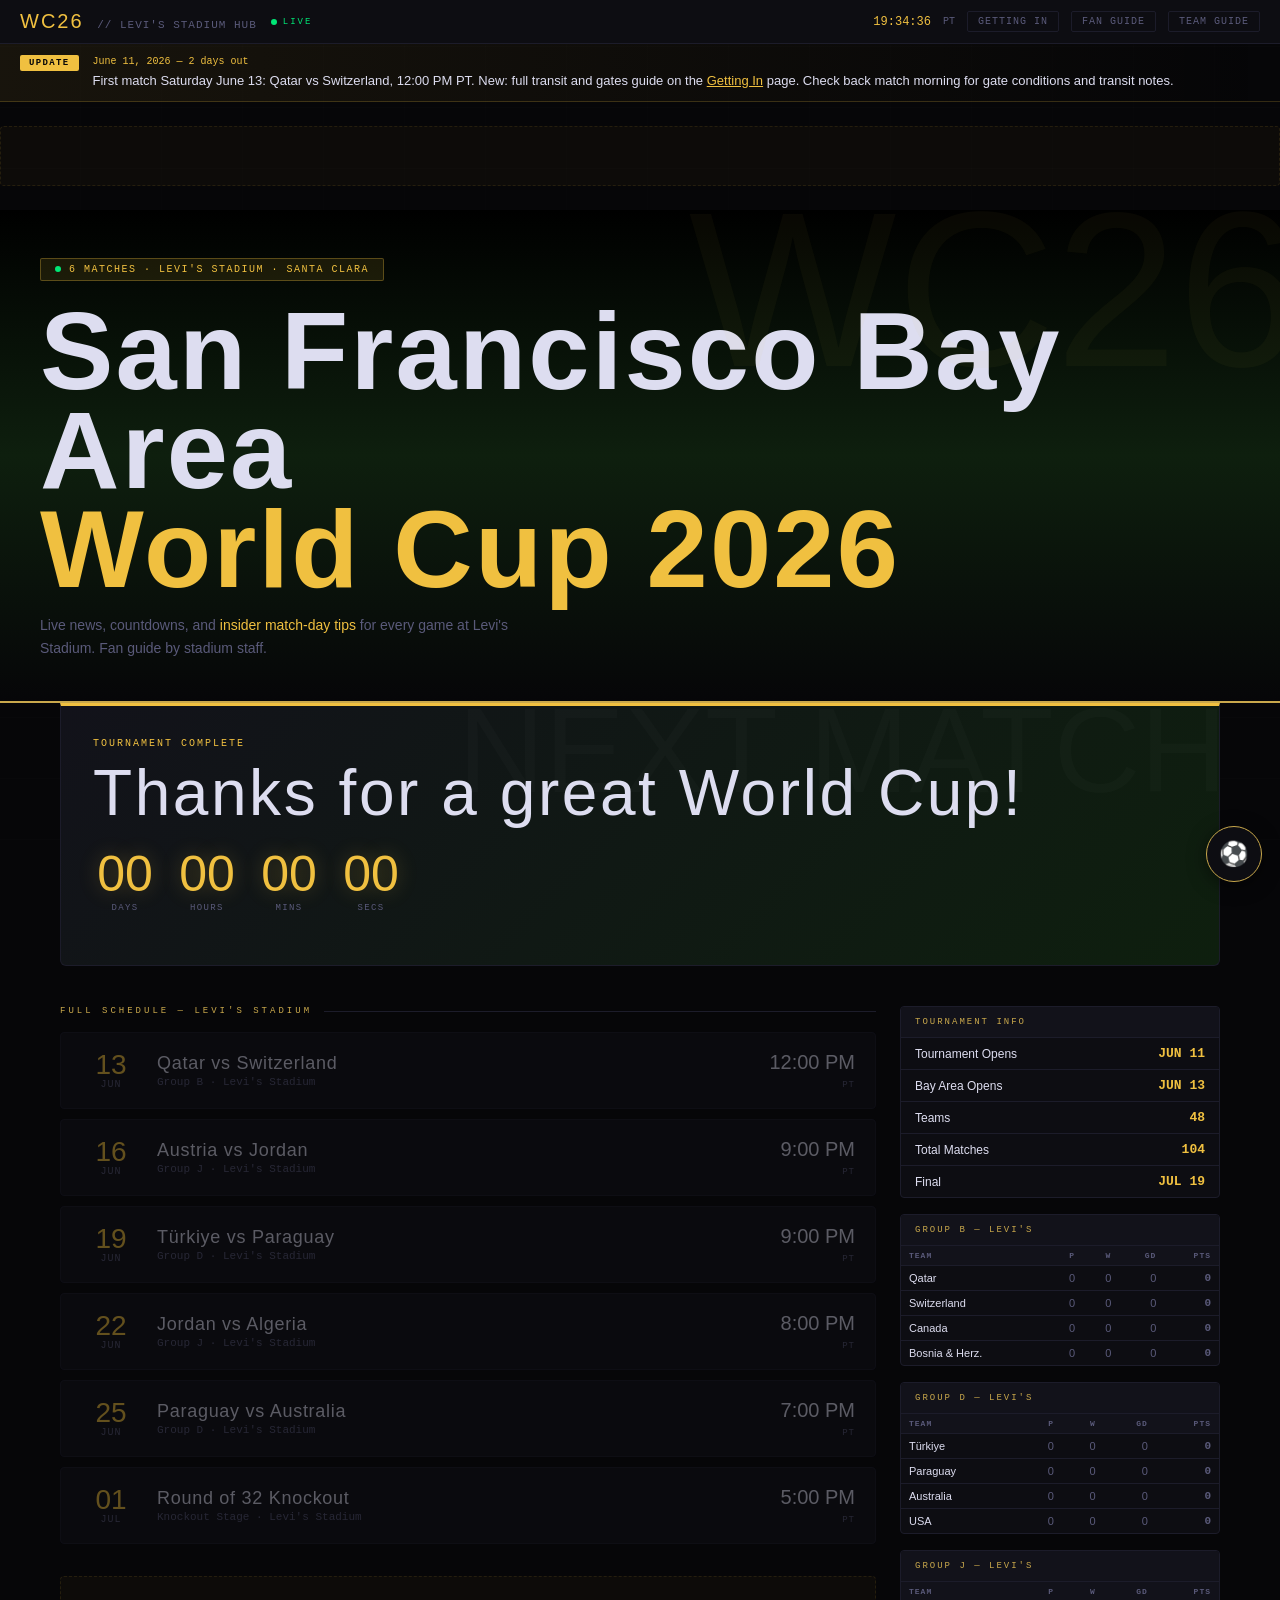
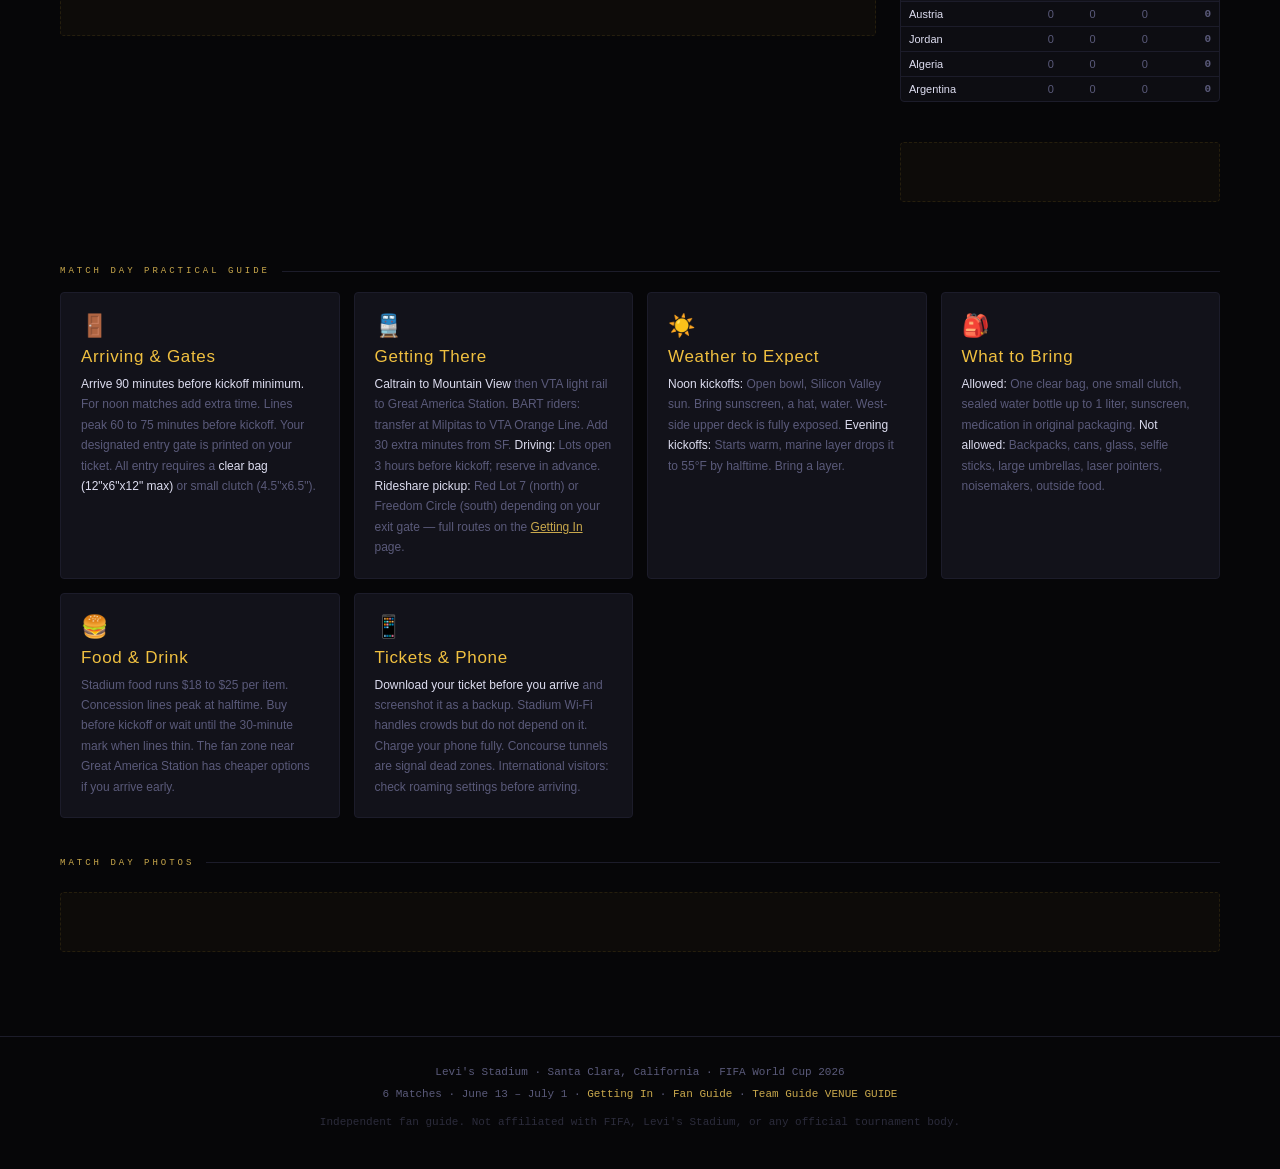
==== index.html @ 4aa3ac68 "Update index.html" ====
<!DOCTYPE html>
<html lang="en">
<head>
<meta charset="UTF-8">
<meta name="viewport" content="width=device-width, initial-scale=1.0">
<title>Levi's Stadium World Cup 2026 — Hub | San Francisco Bay Area</title>
<meta name="description" content="Live World Cup 2026 news, countdown timers, match schedule, and fan guide for all 6 matches at Levi's Stadium, Santa Clara." />
<meta name="keywords" content="Levis Stadium World Cup 2026, FIFA World Cup San Francisco Bay Area, Santa Clara World Cup 2026" />
<meta property="og:title" content="Levi's Stadium World Cup 2026 — Hub" />
<meta property="og:type" content="website" />
<meta name="referrer" content="strict-origin-when-cross-origin" />
<meta http-equiv="Content-Security-Policy" content="default-src 'self'; script-src 'self' 'unsafe-inline' https://pagead2.googlesyndication.com https://*.googlesyndication.com https://*.google.com https://*.googleadservices.com https://*.doubleclick.net; style-src 'self' 'unsafe-inline' https://fonts.googleapis.com; font-src https://fonts.gstatic.com; img-src * data:; connect-src 'self' https://*.googlesyndication.com https://*.google.com https://*.doubleclick.net https://*.adtrafficquality.google; frame-src https://*.googlesyndication.com https://*.google.com https://*.doubleclick.net; base-uri 'self'; object-src 'none';" />

<!-- GOOGLE SEARCH CONSOLE VERIFICATION -->
<meta name="google-site-verification" content="x0d4UdJwhcx8uKanjxOvPtXoIAhao-0BJpqAFpp3cKs" />

<!-- GOOGLE ADSENSE AUTO ADS -->
<script async src="https://pagead2.googlesyndication.com/pagead/js/adsbygoogle.js?client=ca-pub-3227592099558305" crossorigin="anonymous"></script>

<link rel="preconnect" href="https://fonts.googleapis.com">
<link rel="preconnect" href="https://fonts.gstatic.com" crossorigin>
<link href="https://fonts.googleapis.com/css2?family=Bebas+Neue&family=IBM+Plex+Mono:wght@400;600&family=IBM+Plex+Sans:wght@300;400;500;700&display=swap" rel="stylesheet">

<link rel="stylesheet" href="styles.css">
</head>
<body>

<div class="topbar">
  <div class="topbar-left">
    <div class="logo">WC26 <span>// LEVI'S STADIUM HUB</span></div>
    <div class="live-badge"><div class="live-dot"></div>LIVE</div>
  </div>
  <div class="topbar-right">
    <span id="clock">--:--:--</span> PT
    <a href="getting-in.html" class="nav-link">GETTING IN</a>
    <a href="fanguide.html" class="nav-link">FAN GUIDE</a>
    <a href="teamguide.html" class="nav-link">TEAM GUIDE</a>
  </div>
</div>

<!-- UPDATE START — edit only the date and message below -->
<div class="update-bar">
  <div class="update-tag">Update</div>
  <div class="update-text">
    <span class="update-date">June 11, 2026 — 2 days out</span>
    First match Saturday June 13: Qatar vs Switzerland, 12:00 PM PT. New: full transit and gates guide on the <a href="getting-in.html" style="color:var(--gold);">Getting In</a> page. Check back match morning for gate conditions and transit notes.
  </div>
</div>
<!-- UPDATE END -->

<!-- TOP AD -->
<div class="ad-slot">
  <ins class="adsbygoogle" style="display:block" data-ad-client="ca-pub-3227592099558305" data-ad-format="auto" data-full-width-responsive="true"></ins>
  <script>(adsbygoogle = window.adsbygoogle || []).push({});</script>
</div>

<div class="hero">
  <div class="hero-inner">
    <div class="hero-badge"><span class="live-dot"></span>6 Matches · Levi's Stadium · Santa Clara</div>
    <h1>San Francisco Bay Area<span>World Cup 2026</span></h1>
    <p class="hero-sub">Live news, countdowns, and <strong>insider match-day tips</strong> for every game at Levi's Stadium. Fan guide by stadium staff.</p>
  </div>
</div>

<div class="page-wrap">

  <div class="next-match-block">
    <div class="next-label" id="heroLabel">Loading...</div>
    <div class="match-teams-hero" id="heroTeams"></div>
    <div class="countdown">
      <div class="cd-unit"><span class="cd-num" id="cd-days">--</span><span class="cd-label">Days</span></div>
      <div class="cd-unit"><span class="cd-num" id="cd-hours">--</span><span class="cd-label">Hours</span></div>
      <div class="cd-unit"><span class="cd-num" id="cd-mins">--</span><span class="cd-label">Mins</span></div>
      <div class="cd-unit"><span class="cd-num" id="cd-secs">--</span><span class="cd-label">Secs</span></div>
    </div>
    <div class="match-meta-hero" id="heroMeta"></div>
  </div>

  <div class="two-col">

    <div>
      <div class="section-label">Full Schedule — Levi's Stadium</div>
      <div class="schedule-grid" id="scheduleGrid"></div>

      <div class="ad-slot" style="margin-top:32px;">
        <ins class="adsbygoogle" style="display:block" data-ad-client="ca-pub-3227592099558305" data-ad-format="auto" data-full-width-responsive="true"></ins>
        <script>(adsbygoogle = window.adsbygoogle || []).push({});</script>
      </div>


    </div>

    <div class="sidebar">

      <div class="stat-block">
        <div class="stat-block-header">Tournament Info</div>
        <div class="stat-row"><span>Tournament Opens</span><span class="stat-val">JUN 11</span></div>
        <div class="stat-row"><span>Bay Area Opens</span><span class="stat-val">JUN 13</span></div>
        <div class="stat-row"><span>Teams</span><span class="stat-val">48</span></div>
        <div class="stat-row"><span>Total Matches</span><span class="stat-val">104</span></div>
        <div class="stat-row"><span>Final</span><span class="stat-val">JUL 19</span></div>
      </div>

      <div class="stat-block">
        <div class="stat-block-header">Group B — Levi's</div>
        <table class="group-table">
          <thead><tr><th>Team</th><th>P</th><th>W</th><th>GD</th><th>Pts</th></tr></thead>
          <tbody>
            <tr><td>Qatar</td><td>0</td><td>0</td><td>0</td><td class="pts">0</td></tr>
            <tr><td>Switzerland</td><td>0</td><td>0</td><td>0</td><td class="pts">0</td></tr>
            <tr><td>Canada</td><td>0</td><td>0</td><td>0</td><td class="pts">0</td></tr>
            <tr><td>Bosnia &amp; Herz.</td><td>0</td><td>0</td><td>0</td><td class="pts">0</td></tr>
          </tbody>
        </table>
      </div>

      <div class="stat-block">
        <div class="stat-block-header">Group D — Levi's</div>
        <table class="group-table">
          <thead><tr><th>Team</th><th>P</th><th>W</th><th>GD</th><th>Pts</th></tr></thead>
          <tbody>
            <tr><td>Türkiye</td><td>0</td><td>0</td><td>0</td><td class="pts">0</td></tr>
            <tr><td>Paraguay</td><td>0</td><td>0</td><td>0</td><td class="pts">0</td></tr>
            <tr><td>Australia</td><td>0</td><td>0</td><td>0</td><td class="pts">0</td></tr>
            <tr><td>USA</td><td>0</td><td>0</td><td>0</td><td class="pts">0</td></tr>
          </tbody>
        </table>
      </div>

      <div class="stat-block">
        <div class="stat-block-header">Group J — Levi's</div>
        <table class="group-table">
          <thead><tr><th>Team</th><th>P</th><th>W</th><th>GD</th><th>Pts</th></tr></thead>
          <tbody>
            <tr><td>Austria</td><td>0</td><td>0</td><td>0</td><td class="pts">0</td></tr>
            <tr><td>Jordan</td><td>0</td><td>0</td><td>0</td><td class="pts">0</td></tr>
            <tr><td>Algeria</td><td>0</td><td>0</td><td>0</td><td class="pts">0</td></tr>
            <tr><td>Argentina</td><td>0</td><td>0</td><td>0</td><td class="pts">0</td></tr>
          </tbody>
        </table>
      </div>

      <div class="ad-slot">
        <ins class="adsbygoogle" style="display:block" data-ad-client="ca-pub-3227592099558305" data-ad-format="auto" data-full-width-responsive="true"></ins>
        <script>(adsbygoogle = window.adsbygoogle || []).push({});</script>
      </div>

    </div>
  </div>

  <div class="section-label">Match Day Practical Guide</div>
  <div class="tips-grid">
    <div class="tip-card"><div class="tip-icon">🚪</div><div class="tip-title">Arriving & Gates</div><div class="tip-body"><strong>Arrive 90 minutes before kickoff minimum.</strong> For noon matches add extra time. Lines peak 60 to 75 minutes before kickoff. Your designated entry gate is printed on your ticket. All entry requires a <strong>clear bag (12"x6"x12" max)</strong> or small clutch (4.5"x6.5").</div></div>
    <div class="tip-card"><div class="tip-icon">🚆</div><div class="tip-title">Getting There</div><div class="tip-body"><strong>Caltrain to Mountain View</strong> then VTA light rail to Great America Station. BART riders: transfer at Milpitas to VTA Orange Line. Add 30 extra minutes from SF. <strong>Driving:</strong> Lots open 3 hours before kickoff; reserve in advance. <strong>Rideshare pickup:</strong> Red Lot 7 (north) or Freedom Circle (south) depending on your exit gate — full routes on the <a href="getting-in.html">Getting In</a> page.</div></div>
    <div class="tip-card"><div class="tip-icon">☀️</div><div class="tip-title">Weather to Expect</div><div class="tip-body"><strong>Noon kickoffs:</strong> Open bowl, Silicon Valley sun. Bring sunscreen, a hat, water. West-side upper deck is fully exposed. <strong>Evening kickoffs:</strong> Starts warm, marine layer drops it to 55°F by halftime. Bring a layer.</div></div>
    <div class="tip-card"><div class="tip-icon">🎒</div><div class="tip-title">What to Bring</div><div class="tip-body"><strong>Allowed:</strong> One clear bag, one small clutch, sealed water bottle up to 1 liter, sunscreen, medication in original packaging. <strong>Not allowed:</strong> Backpacks, cans, glass, selfie sticks, large umbrellas, laser pointers, noisemakers, outside food.</div></div>
    <div class="tip-card"><div class="tip-icon">🍔</div><div class="tip-title">Food & Drink</div><div class="tip-body">Stadium food runs $18 to $25 per item. Concession lines peak at halftime. Buy before kickoff or wait until the 30-minute mark when lines thin. The fan zone near Great America Station has cheaper options if you arrive early.</div></div>
    <div class="tip-card"><div class="tip-icon">📱</div><div class="tip-title">Tickets & Phone</div><div class="tip-body"><strong>Download your ticket before you arrive</strong> and screenshot it as a backup. Stadium Wi-Fi handles crowds but do not depend on it. Charge your phone fully. Concourse tunnels are signal dead zones. International visitors: check roaming settings before arriving.</div></div>
  </div>

  <div class="section-label">Match Day Photos</div>
  <div id="gallery"></div>

  <div class="ad-slot">
    <ins class="adsbygoogle" style="display:block" data-ad-client="ca-pub-3227592099558305" data-ad-format="auto" data-full-width-responsive="true"></ins>
    <script>(adsbygoogle = window.adsbygoogle || []).push({});</script>
  </div>

</div>

<footer>
  <div>Levi's Stadium · Santa Clara, California · FIFA World Cup 2026</div>
  <div>
    6 Matches · June 13 – July 1 ·
    <a href="getting-in.html">Getting In</a> ·
    <a href="fanguide.html">Fan Guide</a> ·
    <a href="teamguide.html">Team Guide</a>
    <a href="levis-stadium-guide.html">VENUE GUIDE</a>
  </div>
  <div style="margin-top:6px; opacity:0.45;">
    Independent fan guide. Not affiliated with FIFA, Levi's Stadium, or any official tournament body.
  </div>
</footer>

<script src="app.js" defer></script>
<script src="chatbot.js" defer></script>
<script src="gallery.js" defer></script>

</body>
</html>
---- styles.css ----
:root {
    --bg: #060608;
    --surface: #0d0d12;
    --card: #12121a;
    --border: #1c1c2a;
    --gold: #f0c040;
    --gold-dim: #c9a84c;
    --green: #00e676;
    --red: #ff3d57;
    --blue: #4fc3f7;
    --text: #ddddf0;
    --muted: #5a5a7a;
    --pitch: #0e1f0e;
    --mono: 'IBM Plex Mono', monospace;
    --sans: 'IBM Plex Sans', sans-serif;
    --display: 'Bebas Neue', sans-serif;
  }

  * { margin: 0; padding: 0; box-sizing: border-box; }
  html { scroll-behavior: smooth; }

  body {
    background: var(--bg);
    color: var(--text);
    font-family: var(--sans);
    font-size: 14px;
    min-height: 100vh;
    overflow-x: hidden;
  }

  body::before {
    content: '';
    position: fixed;
    inset: 0;
    background:
      repeating-linear-gradient(0deg, transparent, transparent 60px, rgba(255,255,255,0.012) 60px, rgba(255,255,255,0.012) 61px),
      repeating-linear-gradient(90deg, transparent, transparent 80px, rgba(255,255,255,0.008) 80px, rgba(255,255,255,0.008) 81px);
    pointer-events: none;
    z-index: 0;
  }

  /* TOPBAR */
  .topbar {
    background: var(--surface);
    border-bottom: 1px solid var(--border);
    padding: 10px 20px;
    display: flex;
    align-items: center;
    justify-content: space-between;
    position: sticky;
    top: 0;
    z-index: 200;
  }

  .topbar-left { display: flex; align-items: center; gap: 14px; }

  .logo { font-family: var(--display); font-size: 20px; color: var(--gold); letter-spacing: 2px; }
  .logo span { color: var(--muted); font-size: 11px; font-family: var(--mono); letter-spacing: 1px; margin-left: 6px; }

  .live-badge { display: flex; align-items: center; gap: 6px; font-family: var(--mono); font-size: 9px; letter-spacing: 2px; color: var(--green); text-transform: uppercase; }

  .live-dot { width: 6px; height: 6px; background: var(--green); border-radius: 50%; animation: pulse 1.5s infinite; }

  @keyframes pulse {
    0%, 100% { opacity: 1; transform: scale(1); }
    50% { opacity: 0.3; transform: scale(0.7); }
  }

  .topbar-right { font-family: var(--mono); font-size: 10px; color: var(--muted); display: flex; align-items: center; gap: 12px; }
  #clock { color: var(--gold); font-size: 12px; }

  .nav-link {
    color: var(--muted);
    text-decoration: none;
    font-family: var(--mono);
    font-size: 10px;
    letter-spacing: 1px;
    text-transform: uppercase;
    padding: 4px 10px;
    border: 1px solid var(--border);
    border-radius: 2px;
    transition: all 0.15s;
  }
  .nav-link:hover { color: var(--gold); border-color: var(--gold); }

  /* UPDATE BAR */
  .update-bar {
    background: linear-gradient(90deg, rgba(240,192,64,0.08), transparent);
    border-bottom: 1px solid rgba(240,192,64,0.2);
    padding: 10px 20px;
    display: flex;
    align-items: flex-start;
    gap: 14px;
    position: relative;
    z-index: 5;
  }

  .update-tag { background: var(--gold); color: var(--bg); font-family: var(--mono); font-size: 9px; font-weight: 700; letter-spacing: 0.15em; text-transform: uppercase; padding: 3px 9px; border-radius: 2px; white-space: nowrap; flex-shrink: 0; margin-top: 1px; }
  .update-text { font-size: 13px; color: var(--text); line-height: 1.5; }
  .update-date { font-family: var(--mono); font-size: 10px; color: var(--gold); display: block; margin-bottom: 2px; }

  /* HERO */
  .hero {
    position: relative;
    z-index: 5;
    background: linear-gradient(180deg, #000 0%, var(--pitch) 50%, var(--bg) 100%);
    border-bottom: 2px solid var(--gold-dim);
    padding: 48px 20px 40px;
    overflow: hidden;
  }

  .hero::after {
    content: 'WC26';
    position: absolute;
    right: -20px; top: -30px;
    font-family: var(--display);
    font-size: 220px;
    color: rgba(240,192,64,0.04);
    line-height: 1;
    pointer-events: none;
  }

  .hero-inner { max-width: 1200px; margin: 0 auto; }

  .hero-badge { display: inline-flex; align-items: center; gap: 8px; background: rgba(240,192,64,0.1); border: 1px solid rgba(240,192,64,0.3); color: var(--gold); font-family: var(--mono); font-size: 10px; letter-spacing: 0.15em; text-transform: uppercase; padding: 5px 14px; border-radius: 2px; margin-bottom: 20px; }

  .hero h1 { font-family: var(--display); font-size: clamp(50px, 10vw, 110px); line-height: 0.9; letter-spacing: 0.02em; margin-bottom: 6px; }
  .hero h1 span { color: var(--gold); display: block; }
  .hero-sub { font-size: 14px; color: var(--muted); max-width: 520px; margin-top: 16px; font-weight: 300; line-height: 1.7; }
  .hero-sub strong { color: var(--gold); font-weight: 500; }

  /* PAGE WRAP */
  .page-wrap { position: relative; z-index: 5; max-width: 1200px; margin: 0 auto; padding: 0 20px 60px; }

  /* COUNTDOWN */
  .next-match-block {
    background: linear-gradient(135deg, var(--card) 0%, var(--pitch) 100%);
    border: 1px solid var(--border);
    border-top: 3px solid var(--gold);
    border-radius: 0 0 6px 6px;
    padding: 32px;
    position: relative;
    overflow: hidden;
    margin-bottom: 40px;
  }

  .next-match-block::before { content: 'NEXT MATCH'; position: absolute; right: -8px; top: -16px; font-family: var(--display); font-size: 120px; color: rgba(255,255,255,0.02); pointer-events: none; line-height: 1; }

  .next-label { font-family: var(--mono); font-size: 10px; letter-spacing: 2px; color: var(--gold); text-transform: uppercase; margin-bottom: 12px; }

  .match-teams-hero { font-family: var(--display); font-size: clamp(32px, 6vw, 64px); line-height: 1; letter-spacing: 0.04em; margin-bottom: 24px; display: flex; align-items: center; gap: 14px; flex-wrap: wrap; }
  .vs-sep { font-size: 0.4em; color: var(--gold); font-family: var(--mono); }

  .countdown { display: flex; gap: 18px; flex-wrap: wrap; margin-bottom: 20px; }
  .cd-unit { text-align: center; min-width: 64px; }
  .cd-num { font-family: var(--display); font-size: 50px; line-height: 1; color: var(--gold); display: block; text-shadow: 0 0 20px rgba(240,192,64,0.3); }
  .cd-label { font-family: var(--mono); font-size: 9px; letter-spacing: 0.15em; color: var(--muted); text-transform: uppercase; display: block; margin-top: 4px; }
  .match-meta-hero { font-size: 12px; color: var(--muted); display: flex; gap: 18px; flex-wrap: wrap; font-family: var(--mono); }

  /* TWO COLUMN */
  .two-col { display: grid; grid-template-columns: 1fr 320px; gap: 24px; align-items: start; margin-bottom: 40px; }
  @media (max-width: 860px) { .two-col { grid-template-columns: 1fr; } }

  /* SECTION LABELS */
  .section-label { font-family: var(--mono); font-size: 9px; letter-spacing: 3px; text-transform: uppercase; color: var(--gold-dim); margin-bottom: 16px; display: flex; align-items: center; gap: 12px; }
  .section-label::after { content: ''; flex: 1; height: 1px; background: var(--border); }

  /* SCHEDULE */
  .schedule-grid { display: grid; gap: 10px; }

  .match-card { background: var(--card); border: 1px solid var(--border); border-radius: 4px; padding: 18px 20px; display: grid; grid-template-columns: 60px 1fr auto; align-items: center; gap: 16px; transition: border-color 0.2s, background 0.2s; position: relative; overflow: hidden; }
  .match-card:hover { border-color: var(--gold-dim); background: rgba(14,31,14,0.5); }
  .match-card.completed { opacity: 0.4; }
  .match-card.next-up { border-color: var(--gold); background: linear-gradient(135deg, var(--card), var(--pitch)); }
  .match-card.next-up::after { content: 'UP NEXT'; position: absolute; top: 0; right: 0; background: var(--gold); color: var(--bg); font-family: var(--mono); font-size: 8px; letter-spacing: 0.15em; padding: 3px 10px; border-radius: 0 4px 0 3px; }

  .match-date { text-align: center; }
  .match-day { font-family: var(--display); font-size: 28px; line-height: 1; color: var(--gold); }
  .match-month { font-family: var(--mono); font-size: 10px; letter-spacing: 1px; color: var(--muted); text-transform: uppercase; }
  .match-teams { font-family: var(--display); font-size: 18px; letter-spacing: 0.04em; line-height: 1.2; margin-bottom: 2px; }
  .match-detail { font-size: 11px; color: var(--muted); font-family: var(--mono); }
  .mini-countdown { font-family: var(--mono); font-size: 10px; color: var(--gold); margin-top: 4px; }
  .match-time-col { text-align: right; }
  .match-time { font-family: var(--display); font-size: 20px; color: var(--text); display: block; }
  .match-tz { font-family: var(--mono); font-size: 9px; color: var(--muted); letter-spacing: 1px; }

  /* NEWS FEED */
  .news-panel { background: var(--surface); border: 1px solid var(--border); border-radius: 4px; overflow: hidden; margin-top: 32px; }

  .news-panel-header { padding: 14px 18px; border-bottom: 1px solid var(--border); display: flex; align-items: center; justify-content: space-between; background: var(--card); flex-wrap: wrap; gap: 10px; }

  .news-panel-title { font-family: var(--display); font-size: 16px; letter-spacing: 1px; }

  .news-controls { display: flex; align-items: center; gap: 8px; flex-wrap: wrap; }

  .filter-btn { background: none; border: 1px solid var(--border); color: var(--muted); font-family: var(--mono); font-size: 9px; letter-spacing: 1px; padding: 4px 9px; cursor: pointer; transition: all 0.15s; border-radius: 2px; text-transform: uppercase; }
  .filter-btn:hover, .filter-btn.active { border-color: var(--gold); color: var(--gold); background: rgba(240,192,64,0.05); }

  .refresh-btn { background: none; border: 1px solid var(--border); color: var(--muted); font-family: var(--mono); font-size: 9px; letter-spacing: 1px; padding: 5px 10px; cursor: pointer; transition: all 0.15s; border-radius: 2px; }
  .refresh-btn:hover { border-color: var(--gold); color: var(--gold); }
  .refresh-btn.spinning { color: var(--green); border-color: var(--green); }

  .loading-bar { height: 2px; background: linear-gradient(90deg, transparent, var(--gold), transparent); background-size: 200% 100%; animation: loading 1.2s infinite; }

  @keyframes loading {
    0% { background-position: -200% 0; }
    100% { background-position: 200% 0; }
  }

  .news-item { padding: 16px 18px; border-bottom: 1px solid var(--border); cursor: pointer; transition: background 0.15s; animation: fadeIn 0.3s ease; }

  @keyframes fadeIn {
    from { opacity: 0; transform: translateY(3px); }
    to { opacity: 1; transform: translateY(0); }
  }

  .news-item:hover { background: rgba(255,255,255,0.02); }
  .news-item:last-child { border-bottom: none; }

  .news-top { display: flex; justify-content: space-between; align-items: flex-start; gap: 12px; margin-bottom: 6px; }

  .news-source-tag { font-family: var(--mono); font-size: 8px; letter-spacing: 2px; text-transform: uppercase; white-space: nowrap; }

  .news-age { font-family: var(--mono); font-size: 9px; color: var(--muted); white-space: nowrap; flex-shrink: 0; }

  .news-headline { font-weight: 600; font-size: 13px; line-height: 1.45; color: var(--text); margin-bottom: 6px; }
  .news-headline a { color: inherit; text-decoration: none; }
  .news-headline a:hover { color: var(--gold); }

  .news-snippet { font-size: 12px; color: var(--muted); line-height: 1.6; margin-bottom: 8px; }

  .news-tags { display: flex; gap: 6px; flex-wrap: wrap; }

  .news-tag { font-family: var(--mono); font-size: 8px; letter-spacing: 1px; padding: 2px 6px; border-radius: 2px; background: var(--border); color: var(--muted); text-transform: uppercase; }
  .news-tag.levis { background: rgba(240,192,64,0.1); color: var(--gold); }
  .news-tag.breaking { background: rgba(255,61,87,0.1); color: var(--red); }
  .news-tag.transit { background: rgba(79,195,247,0.1); color: var(--blue); }

  .news-load-more { width: 100%; padding: 12px; background: none; border: none; border-top: 1px solid var(--border); color: var(--muted); font-family: var(--mono); font-size: 10px; letter-spacing: 1px; cursor: pointer; transition: all 0.15s; text-transform: uppercase; }
  .news-load-more:hover { color: var(--gold); background: rgba(240,192,64,0.03); }

  .error-msg { padding: 24px 18px; font-family: var(--mono); font-size: 11px; color: var(--muted); text-align: center; line-height: 2; }
  .error-msg a { color: var(--gold); }

  /* SIDEBAR */
  .sidebar { display: grid; gap: 16px; }

  .stat-block { background: var(--surface); border: 1px solid var(--border); border-radius: 4px; overflow: hidden; }
  .stat-block-header { padding: 10px 14px; background: var(--card); border-bottom: 1px solid var(--border); font-family: var(--mono); font-size: 9px; letter-spacing: 2px; text-transform: uppercase; color: var(--gold-dim); }

  .stat-row { display: flex; justify-content: space-between; align-items: center; padding: 8px 14px; border-bottom: 1px solid var(--border); font-size: 12px; }
  .stat-row:last-child { border-bottom: none; }
  .stat-val { font-family: var(--mono); color: var(--gold); font-size: 13px; font-weight: 600; }

  .group-table { width: 100%; border-collapse: collapse; font-size: 11px; }
  .group-table th { font-family: var(--mono); font-size: 8px; letter-spacing: 1px; text-transform: uppercase; color: var(--muted); padding: 5px 8px; text-align: right; border-bottom: 1px solid var(--border); background: var(--card); }
  .group-table th:first-child { text-align: left; }
  .group-table td { padding: 6px 8px; text-align: right; border-bottom: 1px solid var(--border); color: var(--muted); }
  .group-table td:first-child { text-align: left; color: var(--text); font-weight: 500; }
  .group-table tr:last-child td { border-bottom: none; }
  .pts { color: var(--gold); font-weight: 700; font-family: var(--mono); }

  /* TIPS */
  .tips-grid { display: grid; grid-template-columns: repeat(auto-fill, minmax(270px, 1fr)); gap: 14px; margin-bottom: 40px; }

  .tip-card { background: var(--card); border: 1px solid var(--border); border-radius: 4px; padding: 20px; transition: border-color 0.2s; }
  .tip-card:hover { border-color: var(--gold-dim); }
  .tip-icon { font-size: 22px; margin-bottom: 8px; }
  .tip-title { font-family: var(--display); font-size: 17px; letter-spacing: 0.04em; color: var(--gold); margin-bottom: 7px; }
  .tip-body { font-size: 12px; color: var(--muted); line-height: 1.7; }
  .tip-body strong { color: var(--text); font-weight: 500; }
  .tip-body a { color: var(--gold-dim); }

  /* ADSENSE */
  .ad-slot { background: rgba(240,192,64,0.03); border: 1px dashed rgba(240,192,64,0.1); border-radius: 4px; padding: 8px; text-align: center; margin: 24px 0; overflow: hidden; min-height: 60px; }

  /* SKELETON */
  .skeleton { background: linear-gradient(90deg, var(--border) 25%, var(--card) 50%, var(--border) 75%); background-size: 200% 100%; animation: shimmer 1.5s infinite; border-radius: 2px; height: 13px; margin-bottom: 8px; }
  @keyframes shimmer { 0% { background-position: 200% 0; } 100% { background-position: -200% 0; } }
  .skeleton.title { width: 75%; height: 15px; }
  .skeleton.snippet { width: 90%; height: 11px; }
  .skeleton.snippet2 { width: 65%; height: 11px; }
  .skeleton.meta { width: 25%; height: 9px; }

  /* FOOTER */
  footer { position: relative; z-index: 5; border-top: 1px solid var(--border); padding: 24px 20px; text-align: center; color: var(--muted); font-size: 11px; font-family: var(--mono); line-height: 2; }
  footer a { color: var(--gold-dim); text-decoration: none; }
  footer a:hover { color: var(--gold); }

  @media (max-width: 640px) {
    .match-card { grid-template-columns: 50px 1fr; }
    .match-time-col { display: none; }
    .countdown { gap: 12px; }
    .cd-num { font-size: 38px; }
    .cd-unit { min-width: 52px; }
    .update-bar { flex-direction: column; gap: 7px; }
    .topbar-right .nav-link { display: none; }
  }

  ::-webkit-scrollbar { width: 4px; }
  ::-webkit-scrollbar-track { background: var(--surface); }
  ::-webkit-scrollbar-thumb { background: var(--border); border-radius: 2px; }

/* GALLERY */
.wcgal-group { margin-bottom: 22px; }
.wcgal-label { font-family: var(--mono); font-size: 10px; letter-spacing: 2px; text-transform: uppercase; color: var(--gold-dim); margin-bottom: 10px; }
.wcgal-grid { display: grid; grid-template-columns: repeat(auto-fill, minmax(150px, 1fr)); gap: 10px; }
.wcgal-img { width: 100%; aspect-ratio: 4/3; object-fit: cover; border: 1px solid var(--border); border-radius: 4px; cursor: pointer; transition: border-color .2s, transform .15s; background: var(--card); }
.wcgal-img:hover { border-color: var(--gold); transform: scale(1.02); }
#wcgal-lb { position: fixed; inset: 0; z-index: 10000; background: rgba(0,0,0,.92); display: none; align-items: center; justify-content: center; flex-direction: column; gap: 12px; cursor: pointer; padding: 20px; }
#wcgal-lb.open { display: flex; }
#wcgal-lb img { max-width: 95vw; max-height: 85vh; border: 1px solid var(--gold-dim); border-radius: 4px; }
#wcgal-lb-x { font-family: var(--mono); font-size: 11px; color: var(--gold); letter-spacing: 1px; }
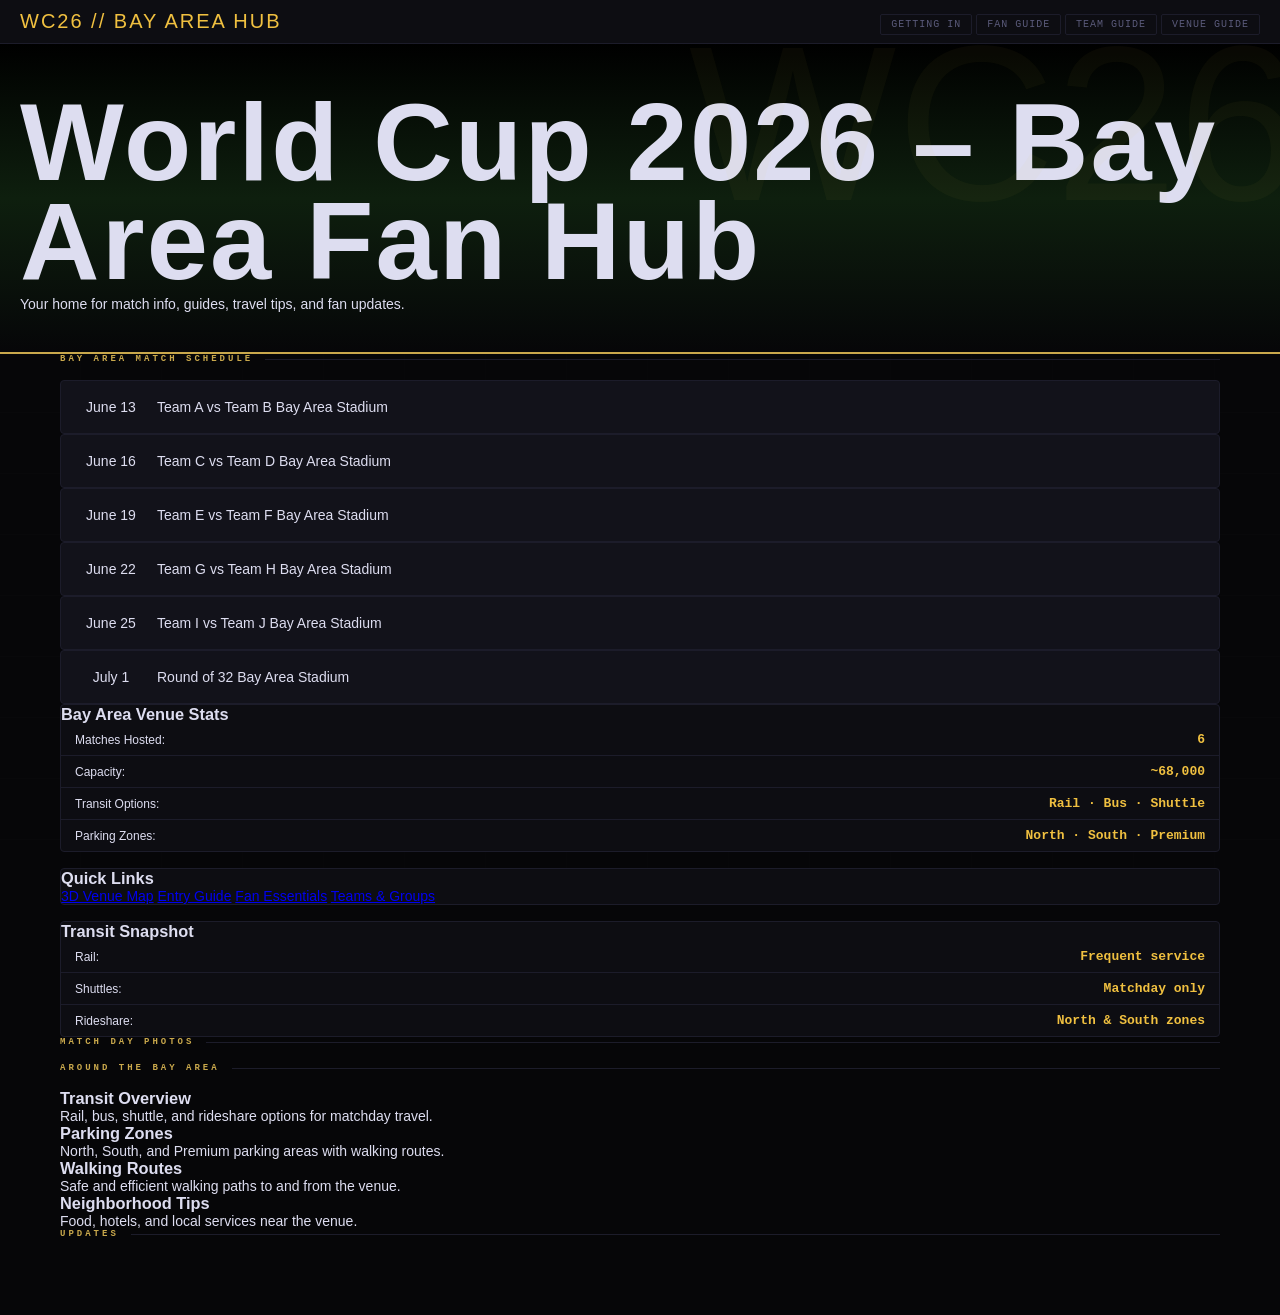
==== commit 456a5641: "Add files via upload" ====
--- a/index.html
+++ b/index.html
@@ -1,190 +1,186 @@
-<!DOCTYPE html>
-<html lang="en">
-<head>
-<meta charset="UTF-8">
-<meta name="viewport" content="width=device-width, initial-scale=1.0">
-<title>Levi's Stadium World Cup 2026 — Hub | San Francisco Bay Area</title>
-<meta name="description" content="Live World Cup 2026 news, countdown timers, match schedule, and fan guide for all 6 matches at Levi's Stadium, Santa Clara." />
-<meta name="keywords" content="Levis Stadium World Cup 2026, FIFA World Cup San Francisco Bay Area, Santa Clara World Cup 2026" />
-<meta property="og:title" content="Levi's Stadium World Cup 2026 — Hub" />
-<meta property="og:type" content="website" />
-<meta name="referrer" content="strict-origin-when-cross-origin" />
-<meta http-equiv="Content-Security-Policy" content="default-src 'self'; script-src 'self' 'unsafe-inline' https://pagead2.googlesyndication.com https://*.googlesyndication.com https://*.google.com https://*.googleadservices.com https://*.doubleclick.net; style-src 'self' 'unsafe-inline' https://fonts.googleapis.com; font-src https://fonts.gstatic.com; img-src * data:; connect-src 'self' https://*.googlesyndication.com https://*.google.com https://*.doubleclick.net https://*.adtrafficquality.google; frame-src https://*.googlesyndication.com https://*.google.com https://*.doubleclick.net; base-uri 'self'; object-src 'none';" />
-
-<!-- GOOGLE SEARCH CONSOLE VERIFICATION -->
-<meta name="google-site-verification" content="x0d4UdJwhcx8uKanjxOvPtXoIAhao-0BJpqAFpp3cKs" />
-
-<!-- GOOGLE ADSENSE AUTO ADS -->
-<script async src="https://pagead2.googlesyndication.com/pagead/js/adsbygoogle.js?client=ca-pub-3227592099558305" crossorigin="anonymous"></script>
-
-<link rel="preconnect" href="https://fonts.googleapis.com">
-<link rel="preconnect" href="https://fonts.gstatic.com" crossorigin>
-<link href="https://fonts.googleapis.com/css2?family=Bebas+Neue&family=IBM+Plex+Mono:wght@400;600&family=IBM+Plex+Sans:wght@300;400;500;700&display=swap" rel="stylesheet">
-
-<link rel="stylesheet" href="styles.css">
-</head>
-<body>
-
-<div class="topbar">
-  <div class="topbar-left">
-    <div class="logo">WC26 <span>// LEVI'S STADIUM HUB</span></div>
-    <div class="live-badge"><div class="live-dot"></div>LIVE</div>
-  </div>
-  <div class="topbar-right">
-    <span id="clock">--:--:--</span> PT
-    <a href="getting-in.html" class="nav-link">GETTING IN</a>
-    <a href="fanguide.html" class="nav-link">FAN GUIDE</a>
-    <a href="teamguide.html" class="nav-link">TEAM GUIDE</a>
-  </div>
-</div>
-
-<!-- UPDATE START — edit only the date and message below -->
-<div class="update-bar">
-  <div class="update-tag">Update</div>
-  <div class="update-text">
-    <span class="update-date">June 11, 2026 — 2 days out</span>
-    First match Saturday June 13: Qatar vs Switzerland, 12:00 PM PT. New: full transit and gates guide on the <a href="getting-in.html" style="color:var(--gold);">Getting In</a> page. Check back match morning for gate conditions and transit notes.
-  </div>
-</div>
-<!-- UPDATE END -->
-
-<!-- TOP AD -->
-<div class="ad-slot">
-  <ins class="adsbygoogle" style="display:block" data-ad-client="ca-pub-3227592099558305" data-ad-format="auto" data-full-width-responsive="true"></ins>
-  <script>(adsbygoogle = window.adsbygoogle || []).push({});</script>
-</div>
-
-<div class="hero">
-  <div class="hero-inner">
-    <div class="hero-badge"><span class="live-dot"></span>6 Matches · Levi's Stadium · Santa Clara</div>
-    <h1>San Francisco Bay Area<span>World Cup 2026</span></h1>
-    <p class="hero-sub">Live news, countdowns, and <strong>insider match-day tips</strong> for every game at Levi's Stadium. Fan guide by stadium staff.</p>
-  </div>
-</div>
-
-<div class="page-wrap">
-
-  <div class="next-match-block">
-    <div class="next-label" id="heroLabel">Loading...</div>
-    <div class="match-teams-hero" id="heroTeams"></div>
-    <div class="countdown">
-      <div class="cd-unit"><span class="cd-num" id="cd-days">--</span><span class="cd-label">Days</span></div>
-      <div class="cd-unit"><span class="cd-num" id="cd-hours">--</span><span class="cd-label">Hours</span></div>
-      <div class="cd-unit"><span class="cd-num" id="cd-mins">--</span><span class="cd-label">Mins</span></div>
-      <div class="cd-unit"><span class="cd-num" id="cd-secs">--</span><span class="cd-label">Secs</span></div>
-    </div>
-    <div class="match-meta-hero" id="heroMeta"></div>
-  </div>
-
-  <div class="two-col">
-
-    <div>
-      <div class="section-label">Full Schedule — Levi's Stadium</div>
-      <div class="schedule-grid" id="scheduleGrid"></div>
-
-      <div class="ad-slot" style="margin-top:32px;">
-        <ins class="adsbygoogle" style="display:block" data-ad-client="ca-pub-3227592099558305" data-ad-format="auto" data-full-width-responsive="true"></ins>
-        <script>(adsbygoogle = window.adsbygoogle || []).push({});</script>
-      </div>
-
-
-    </div>
-
-    <div class="sidebar">
-
-      <div class="stat-block">
-        <div class="stat-block-header">Tournament Info</div>
-        <div class="stat-row"><span>Tournament Opens</span><span class="stat-val">JUN 11</span></div>
-        <div class="stat-row"><span>Bay Area Opens</span><span class="stat-val">JUN 13</span></div>
-        <div class="stat-row"><span>Teams</span><span class="stat-val">48</span></div>
-        <div class="stat-row"><span>Total Matches</span><span class="stat-val">104</span></div>
-        <div class="stat-row"><span>Final</span><span class="stat-val">JUL 19</span></div>
-      </div>
-
-      <div class="stat-block">
-        <div class="stat-block-header">Group B — Levi's</div>
-        <table class="group-table">
-          <thead><tr><th>Team</th><th>P</th><th>W</th><th>GD</th><th>Pts</th></tr></thead>
-          <tbody>
-            <tr><td>Qatar</td><td>0</td><td>0</td><td>0</td><td class="pts">0</td></tr>
-            <tr><td>Switzerland</td><td>0</td><td>0</td><td>0</td><td class="pts">0</td></tr>
-            <tr><td>Canada</td><td>0</td><td>0</td><td>0</td><td class="pts">0</td></tr>
-            <tr><td>Bosnia &amp; Herz.</td><td>0</td><td>0</td><td>0</td><td class="pts">0</td></tr>
-          </tbody>
-        </table>
-      </div>
-
-      <div class="stat-block">
-        <div class="stat-block-header">Group D — Levi's</div>
-        <table class="group-table">
-          <thead><tr><th>Team</th><th>P</th><th>W</th><th>GD</th><th>Pts</th></tr></thead>
-          <tbody>
-            <tr><td>Türkiye</td><td>0</td><td>0</td><td>0</td><td class="pts">0</td></tr>
-            <tr><td>Paraguay</td><td>0</td><td>0</td><td>0</td><td class="pts">0</td></tr>
-            <tr><td>Australia</td><td>0</td><td>0</td><td>0</td><td class="pts">0</td></tr>
-            <tr><td>USA</td><td>0</td><td>0</td><td>0</td><td class="pts">0</td></tr>
-          </tbody>
-        </table>
-      </div>
-
-      <div class="stat-block">
-        <div class="stat-block-header">Group J — Levi's</div>
-        <table class="group-table">
-          <thead><tr><th>Team</th><th>P</th><th>W</th><th>GD</th><th>Pts</th></tr></thead>
-          <tbody>
-            <tr><td>Austria</td><td>0</td><td>0</td><td>0</td><td class="pts">0</td></tr>
-            <tr><td>Jordan</td><td>0</td><td>0</td><td>0</td><td class="pts">0</td></tr>
-            <tr><td>Algeria</td><td>0</td><td>0</td><td>0</td><td class="pts">0</td></tr>
-            <tr><td>Argentina</td><td>0</td><td>0</td><td>0</td><td class="pts">0</td></tr>
-          </tbody>
-        </table>
-      </div>
-
-      <div class="ad-slot">
-        <ins class="adsbygoogle" style="display:block" data-ad-client="ca-pub-3227592099558305" data-ad-format="auto" data-full-width-responsive="true"></ins>
-        <script>(adsbygoogle = window.adsbygoogle || []).push({});</script>
-      </div>
-
-    </div>
-  </div>
-
-  <div class="section-label">Match Day Practical Guide</div>
-  <div class="tips-grid">
-    <div class="tip-card"><div class="tip-icon">🚪</div><div class="tip-title">Arriving & Gates</div><div class="tip-body"><strong>Arrive 90 minutes before kickoff minimum.</strong> For noon matches add extra time. Lines peak 60 to 75 minutes before kickoff. Your designated entry gate is printed on your ticket. All entry requires a <strong>clear bag (12"x6"x12" max)</strong> or small clutch (4.5"x6.5").</div></div>
-    <div class="tip-card"><div class="tip-icon">🚆</div><div class="tip-title">Getting There</div><div class="tip-body"><strong>Caltrain to Mountain View</strong> then VTA light rail to Great America Station. BART riders: transfer at Milpitas to VTA Orange Line. Add 30 extra minutes from SF. <strong>Driving:</strong> Lots open 3 hours before kickoff; reserve in advance. <strong>Rideshare pickup:</strong> Red Lot 7 (north) or Freedom Circle (south) depending on your exit gate — full routes on the <a href="getting-in.html">Getting In</a> page.</div></div>
-    <div class="tip-card"><div class="tip-icon">☀️</div><div class="tip-title">Weather to Expect</div><div class="tip-body"><strong>Noon kickoffs:</strong> Open bowl, Silicon Valley sun. Bring sunscreen, a hat, water. West-side upper deck is fully exposed. <strong>Evening kickoffs:</strong> Starts warm, marine layer drops it to 55°F by halftime. Bring a layer.</div></div>
-    <div class="tip-card"><div class="tip-icon">🎒</div><div class="tip-title">What to Bring</div><div class="tip-body"><strong>Allowed:</strong> One clear bag, one small clutch, sealed water bottle up to 1 liter, sunscreen, medication in original packaging. <strong>Not allowed:</strong> Backpacks, cans, glass, selfie sticks, large umbrellas, laser pointers, noisemakers, outside food.</div></div>
-    <div class="tip-card"><div class="tip-icon">🍔</div><div class="tip-title">Food & Drink</div><div class="tip-body">Stadium food runs $18 to $25 per item. Concession lines peak at halftime. Buy before kickoff or wait until the 30-minute mark when lines thin. The fan zone near Great America Station has cheaper options if you arrive early.</div></div>
-    <div class="tip-card"><div class="tip-icon">📱</div><div class="tip-title">Tickets & Phone</div><div class="tip-body"><strong>Download your ticket before you arrive</strong> and screenshot it as a backup. Stadium Wi-Fi handles crowds but do not depend on it. Charge your phone fully. Concourse tunnels are signal dead zones. International visitors: check roaming settings before arriving.</div></div>
-  </div>
-
-  <div class="section-label">Match Day Photos</div>
-  <div id="gallery"></div>
-
-  <div class="ad-slot">
-    <ins class="adsbygoogle" style="display:block" data-ad-client="ca-pub-3227592099558305" data-ad-format="auto" data-full-width-responsive="true"></ins>
-    <script>(adsbygoogle = window.adsbygoogle || []).push({});</script>
-  </div>
-
-</div>
-
-<footer>
-  <div>Levi's Stadium · Santa Clara, California · FIFA World Cup 2026</div>
-  <div>
-    6 Matches · June 13 – July 1 ·
-    <a href="getting-in.html">Getting In</a> ·
-    <a href="fanguide.html">Fan Guide</a> ·
-    <a href="teamguide.html">Team Guide</a>
-    <a href="levis-stadium-guide.html">VENUE GUIDE</a>
-  </div>
-  <div style="margin-top:6px; opacity:0.45;">
-    Independent fan guide. Not affiliated with FIFA, Levi's Stadium, or any official tournament body.
-  </div>
-</footer>
-
-<script src="app.js" defer></script>
-<script src="chatbot.js" defer></script>
-<script src="gallery.js" defer></script>
-
-</body>
-</html>
+<!DOCTYPE html>
+<html lang="en">
+<head>
+<meta charset="UTF-8">
+<meta name="viewport" content="width=device-width, initial-scale=1.0">
+<title>World Cup 2026 – Bay Area Fan Hub</title>
+
+<!-- External CSS -->
+<link rel="stylesheet" href="styles.css">
+
+<!-- Meta -->
+<meta name="description" content="Bay Area World Cup 2026 fan hub with schedules, guides, venue info, and matchday tips.">
+<meta name="theme-color" content="#B11116">
+
+</head>
+
+<body>
+
+<!-- TOP NAVIGATION -->
+<header class="topbar">
+  <div class="logo">WC26 // BAY AREA HUB</div>
+  <nav class="nav">
+    <a href="getting-in.html" class="nav-link">GETTING IN</a>
+    <a href="fanguide.html" class="nav-link">FAN GUIDE</a>
+    <a href="teamguide.html" class="nav-link">TEAM GUIDE</a>
+    <a href="bay-area-stadium-guide.html" class="nav-link">VENUE GUIDE</a>
+  </nav>
+</header>
+
+<!-- HERO SECTION -->
+<section class="hero">
+  <h1>World Cup 2026 – Bay Area Fan Hub</h1>
+  <p>Your home for match info, guides, travel tips, and fan updates.</p>
+</section>
+
+<!-- MAIN CONTENT WRAPPER -->
+<main class="page-wrap">
+  <!-- MATCH SCHEDULE SECTION -->
+  <section id="schedule">
+    <h2 class="section-label">Bay Area Match Schedule</h2>
+
+    <div class="match-grid">
+
+      <div class="match-card">
+        <div class="match-date">June 13</div>
+        <div class="match-info">
+          <span class="teams">Team A vs Team B</span>
+          <span class="venue">Bay Area Stadium</span>
+        </div>
+      </div>
+
+      <div class="match-card">
+        <div class="match-date">June 16</div>
+        <div class="match-info">
+          <span class="teams">Team C vs Team D</span>
+          <span class="venue">Bay Area Stadium</span>
+        </div>
+      </div>
+
+      <div class="match-card">
+        <div class="match-date">June 19</div>
+        <div class="match-info">
+          <span class="teams">Team E vs Team F</span>
+          <span class="venue">Bay Area Stadium</span>
+        </div>
+      </div>
+
+      <div class="match-card">
+        <div class="match-date">June 22</div>
+        <div class="match-info">
+          <span class="teams">Team G vs Team H</span>
+          <span class="venue">Bay Area Stadium</span>
+        </div>
+      </div>
+
+      <div class="match-card">
+        <div class="match-date">June 25</div>
+        <div class="match-info">
+          <span class="teams">Team I vs Team J</span>
+          <span class="venue">Bay Area Stadium</span>
+        </div>
+      </div>
+
+      <div class="match-card">
+        <div class="match-date">July 1</div>
+        <div class="match-info">
+          <span class="teams">Round of 32</span>
+          <span class="venue">Bay Area Stadium</span>
+        </div>
+      </div>
+
+    </div>
+  </section>
+
+  <!-- SIDEBAR + MAIN CONTENT LAYOUT -->
+    <!-- RIGHT COLUMN: SIDEBAR -->
+    <aside class="sidebar">
+
+      <div class="stat-block">
+        <h3 class="stat-title">Bay Area Venue Stats</h3>
+        <div class="stat-row">
+          <span class="stat-key">Matches Hosted:</span>
+          <span class="stat-val">6</span>
+        </div>
+        <div class="stat-row">
+          <span class="stat-key">Capacity:</span>
+          <span class="stat-val">~68,000</span>
+        </div>
+        <div class="stat-row">
+          <span class="stat-key">Transit Options:</span>
+          <span class="stat-val">Rail · Bus · Shuttle</span>
+        </div>
+        <div class="stat-row">
+          <span class="stat-key">Parking Zones:</span>
+          <span class="stat-val">North · South · Premium</span>
+        </div>
+      </div>
+
+      <div class="stat-block">
+        <h3 class="stat-title">Quick Links</h3>
+        <a href="bay-area-stadium-guide.html" class="quick-link">3D Venue Map</a>
+        <a href="getting-in.html" class="quick-link">Entry Guide</a>
+        <a href="fanguide.html" class="quick-link">Fan Essentials</a>
+        <a href="teamguide.html" class="quick-link">Teams & Groups</a>
+      </div>
+
+      <div class="stat-block">
+        <h3 class="stat-title">Transit Snapshot</h3>
+        <div class="stat-row">
+          <span class="stat-key">Rail:</span>
+          <span class="stat-val">Frequent service</span>
+        </div>
+        <div class="stat-row">
+          <span class="stat-key">Shuttles:</span>
+          <span class="stat-val">Matchday only</span>
+        </div>
+        <div class="stat-row">
+          <span class="stat-key">Rideshare:</span>
+          <span class="stat-val">North & South zones</span>
+        </div>
+      </div>
+
+    </aside>
+
+  </section>
+
+  <!-- PHOTO GALLERY SECTION -->
+  <section id="gallery">
+    <h2 class="section-label">Match Day Photos
+  </section>
+
+  <!-- LOCAL AREA SECTION -->
+  <section id="local">
+    <h2 class="section-label">Around the Bay Area</h2>
+
+    <div class="local-grid">
+
+      <div class="local-card">
+        <h3>Transit Overview</h3>
+        <p>Rail, bus, shuttle, and rideshare options for matchday travel.</p>
+      </div>
+
+      <div class="local-card">
+        <h3>Parking Zones</h3>
+        <p>North, South, and Premium parking areas with walking routes.</p>
+      </div>
+
+      <div class="local-card">
+        <h3>Walking Routes</h3>
+        <p>Safe and efficient walking paths to and from the venue.</p>
+      </div>
+
+      <div class="local-card">
+        <h3>Neighborhood Tips</h3>
+        <p>Food, hotels, and local services near the venue.</p>
+      </div>
+
+    </div>
+  </section>
+
+  <!-- NEWS & UPDATES SECTION -->
+  <section id="updates">
+    <h2 class="section-label">Updates</h2>
+
+    <div class="update-card">
+
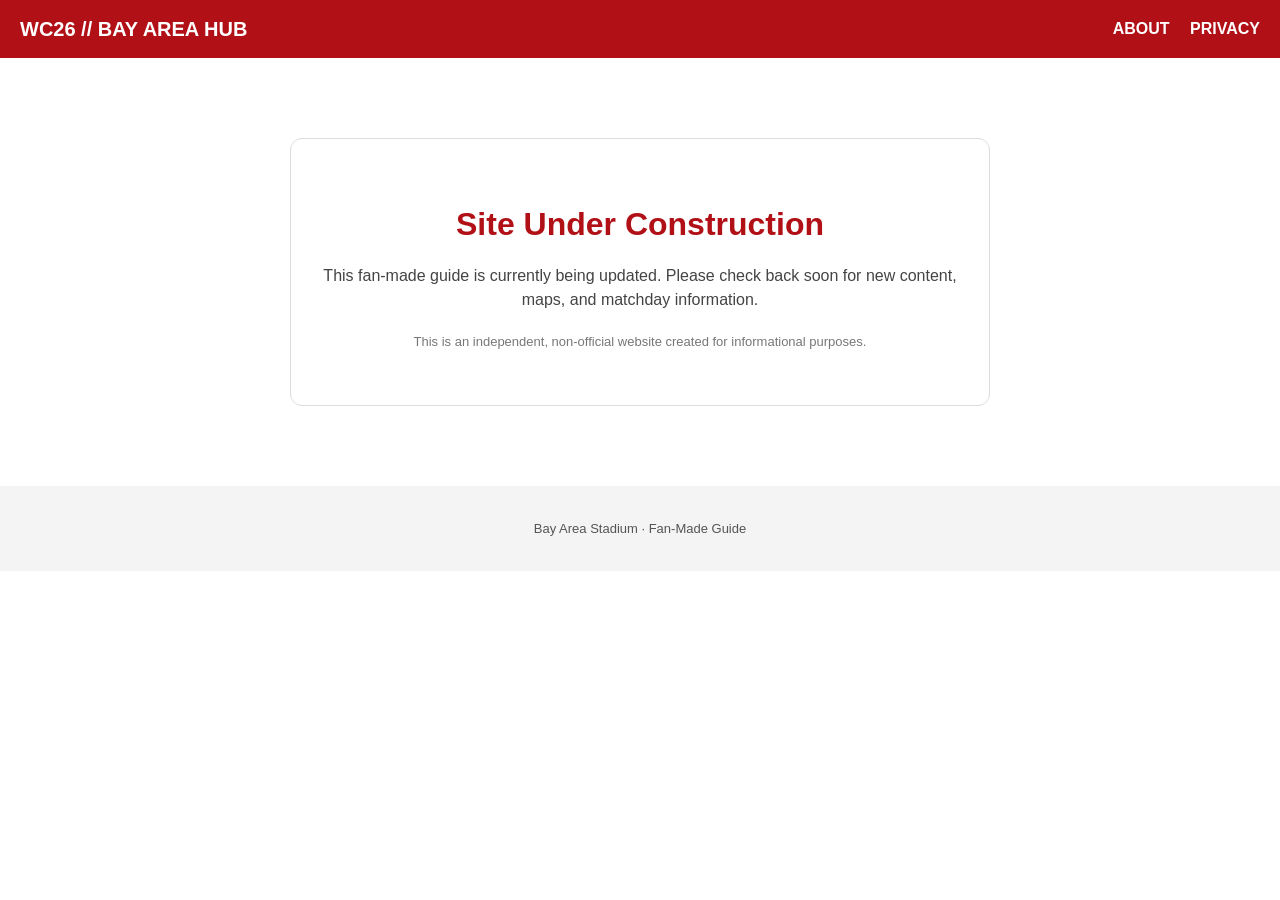
==== commit 70e506c7: "Add files via upload" ====
--- a/index.html
+++ b/index.html
@@ -3,184 +3,68 @@
 <head>
 <meta charset="UTF-8">
 <meta name="viewport" content="width=device-width, initial-scale=1.0">
-<title>World Cup 2026 – Bay Area Fan Hub</title>
 
-<!-- External CSS -->
+<title>Site Under Construction – Bay Area WC26 Fan Hub</title>
+
 <link rel="stylesheet" href="styles.css">
 
-<!-- Meta -->
-<meta name="description" content="Bay Area World Cup 2026 fan hub with schedules, guides, venue info, and matchday tips.">
-<meta name="theme-color" content="#B11116">
+<style>
+  .uc-wrap {
+    max-width: 700px;
+    margin: 80px auto;
+    text-align: center;
+    padding: 40px 20px;
+    background: #fff;
+    border: 1px solid #ddd;
+    border-radius: 12px;
+  }
+
+  .uc-title {
+    font-size: 32px;
+    color: #B11116;
+    margin-bottom: 10px;
+  }
+
+  .uc-text {
+    font-size: 16px;
+    color: #444;
+    margin-bottom: 20px;
+  }
+
+  .uc-note {
+    font-size: 13px;
+    color: #777;
+    margin-top: 20px;
+  }
+</style>
 
 </head>
 
 <body>
 
-<!-- TOP NAVIGATION -->
 <header class="topbar">
   <div class="logo">WC26 // BAY AREA HUB</div>
   <nav class="nav">
-    <a href="getting-in.html" class="nav-link">GETTING IN</a>
-    <a href="fanguide.html" class="nav-link">FAN GUIDE</a>
-    <a href="teamguide.html" class="nav-link">TEAM GUIDE</a>
-    <a href="bay-area-stadium-guide.html" class="nav-link">VENUE GUIDE</a>
+    <a href="about.html" class="nav-link">ABOUT</a>
+    <a href="privacy.html" class="nav-link">PRIVACY</a>
   </nav>
 </header>
 
-<!-- HERO SECTION -->
-<section class="hero">
-  <h1>World Cup 2026 – Bay Area Fan Hub</h1>
-  <p>Your home for match info, guides, travel tips, and fan updates.</p>
-</section>
+<div class="uc-wrap">
+  <h1 class="uc-title">Site Under Construction</h1>
+  <p class="uc-text">
+    This fan‑made guide is currently being updated.  
+    Please check back soon for new content, maps, and matchday information.
+  </p>
 
-<!-- MAIN CONTENT WRAPPER -->
-<main class="page-wrap">
-  <!-- MATCH SCHEDULE SECTION -->
-  <section id="schedule">
-    <h2 class="section-label">Bay Area Match Schedule</h2>
+  <p class="uc-note">
+    This is an independent, non‑official website created for informational purposes.
+  </p>
+</div>
 
-    <div class="match-grid">
+<footer class="footer">
+  <p>Bay Area Stadium · Fan‑Made Guide</p>
+</footer>
 
-      <div class="match-card">
-        <div class="match-date">June 13</div>
-        <div class="match-info">
-          <span class="teams">Team A vs Team B</span>
-          <span class="venue">Bay Area Stadium</span>
-        </div>
-      </div>
-
-      <div class="match-card">
-        <div class="match-date">June 16</div>
-        <div class="match-info">
-          <span class="teams">Team C vs Team D</span>
-          <span class="venue">Bay Area Stadium</span>
-        </div>
-      </div>
-
-      <div class="match-card">
-        <div class="match-date">June 19</div>
-        <div class="match-info">
-          <span class="teams">Team E vs Team F</span>
-          <span class="venue">Bay Area Stadium</span>
-        </div>
-      </div>
-
-      <div class="match-card">
-        <div class="match-date">June 22</div>
-        <div class="match-info">
-          <span class="teams">Team G vs Team H</span>
-          <span class="venue">Bay Area Stadium</span>
-        </div>
-      </div>
-
-      <div class="match-card">
-        <div class="match-date">June 25</div>
-        <div class="match-info">
-          <span class="teams">Team I vs Team J</span>
-          <span class="venue">Bay Area Stadium</span>
-        </div>
-      </div>
-
-      <div class="match-card">
-        <div class="match-date">July 1</div>
-        <div class="match-info">
-          <span class="teams">Round of 32</span>
-          <span class="venue">Bay Area Stadium</span>
-        </div>
-      </div>
-
-    </div>
-  </section>
-
-  <!-- SIDEBAR + MAIN CONTENT LAYOUT -->
-    <!-- RIGHT COLUMN: SIDEBAR -->
-    <aside class="sidebar">
-
-      <div class="stat-block">
-        <h3 class="stat-title">Bay Area Venue Stats</h3>
-        <div class="stat-row">
-          <span class="stat-key">Matches Hosted:</span>
-          <span class="stat-val">6</span>
-        </div>
-        <div class="stat-row">
-          <span class="stat-key">Capacity:</span>
-          <span class="stat-val">~68,000</span>
-        </div>
-        <div class="stat-row">
-          <span class="stat-key">Transit Options:</span>
-          <span class="stat-val">Rail · Bus · Shuttle</span>
-        </div>
-        <div class="stat-row">
-          <span class="stat-key">Parking Zones:</span>
-          <span class="stat-val">North · South · Premium</span>
-        </div>
-      </div>
-
-      <div class="stat-block">
-        <h3 class="stat-title">Quick Links</h3>
-        <a href="bay-area-stadium-guide.html" class="quick-link">3D Venue Map</a>
-        <a href="getting-in.html" class="quick-link">Entry Guide</a>
-        <a href="fanguide.html" class="quick-link">Fan Essentials</a>
-        <a href="teamguide.html" class="quick-link">Teams & Groups</a>
-      </div>
-
-      <div class="stat-block">
-        <h3 class="stat-title">Transit Snapshot</h3>
-        <div class="stat-row">
-          <span class="stat-key">Rail:</span>
-          <span class="stat-val">Frequent service</span>
-        </div>
-        <div class="stat-row">
-          <span class="stat-key">Shuttles:</span>
-          <span class="stat-val">Matchday only</span>
-        </div>
-        <div class="stat-row">
-          <span class="stat-key">Rideshare:</span>
-          <span class="stat-val">North & South zones</span>
-        </div>
-      </div>
-
-    </aside>
-
-  </section>
-
-  <!-- PHOTO GALLERY SECTION -->
-  <section id="gallery">
-    <h2 class="section-label">Match Day Photos
-  </section>
-
-  <!-- LOCAL AREA SECTION -->
-  <section id="local">
-    <h2 class="section-label">Around the Bay Area</h2>
-
-    <div class="local-grid">
-
-      <div class="local-card">
-        <h3>Transit Overview</h3>
-        <p>Rail, bus, shuttle, and rideshare options for matchday travel.</p>
-      </div>
-
-      <div class="local-card">
-        <h3>Parking Zones</h3>
-        <p>North, South, and Premium parking areas with walking routes.</p>
-      </div>
-
-      <div class="local-card">
-        <h3>Walking Routes</h3>
-        <p>Safe and efficient walking paths to and from the venue.</p>
-      </div>
-
-      <div class="local-card">
-        <h3>Neighborhood Tips</h3>
-        <p>Food, hotels, and local services near the venue.</p>
-      </div>
-
-    </div>
-  </section>
-
-  <!-- NEWS & UPDATES SECTION -->
-  <section id="updates">
-    <h2 class="section-label">Updates</h2>
-
-    <div class="update-card">
-
+</body>
+</html>
--- a/styles.css
+++ b/styles.css
@@ -1,313 +1,298 @@
-:root {
-    --bg: #060608;
-    --surface: #0d0d12;
-    --card: #12121a;
-    --border: #1c1c2a;
-    --gold: #f0c040;
-    --gold-dim: #c9a84c;
-    --green: #00e676;
-    --red: #ff3d57;
-    --blue: #4fc3f7;
-    --text: #ddddf0;
-    --muted: #5a5a7a;
-    --pitch: #0e1f0e;
-    --mono: 'IBM Plex Mono', monospace;
-    --sans: 'IBM Plex Sans', sans-serif;
-    --display: 'Bebas Neue', sans-serif;
-  }
-
-  * { margin: 0; padding: 0; box-sizing: border-box; }
-  html { scroll-behavior: smooth; }
-
-  body {
-    background: var(--bg);
-    color: var(--text);
-    font-family: var(--sans);
-    font-size: 14px;
-    min-height: 100vh;
-    overflow-x: hidden;
-  }
-
-  body::before {
-    content: '';
-    position: fixed;
-    inset: 0;
-    background:
-      repeating-linear-gradient(0deg, transparent, transparent 60px, rgba(255,255,255,0.012) 60px, rgba(255,255,255,0.012) 61px),
-      repeating-linear-gradient(90deg, transparent, transparent 80px, rgba(255,255,255,0.008) 80px, rgba(255,255,255,0.008) 81px);
-    pointer-events: none;
-    z-index: 0;
-  }
-
-  /* TOPBAR */
-  .topbar {
-    background: var(--surface);
-    border-bottom: 1px solid var(--border);
-    padding: 10px 20px;
-    display: flex;
-    align-items: center;
-    justify-content: space-between;
-    position: sticky;
-    top: 0;
-    z-index: 200;
-  }
-
-  .topbar-left { display: flex; align-items: center; gap: 14px; }
-
-  .logo { font-family: var(--display); font-size: 20px; color: var(--gold); letter-spacing: 2px; }
-  .logo span { color: var(--muted); font-size: 11px; font-family: var(--mono); letter-spacing: 1px; margin-left: 6px; }
-
-  .live-badge { display: flex; align-items: center; gap: 6px; font-family: var(--mono); font-size: 9px; letter-spacing: 2px; color: var(--green); text-transform: uppercase; }
-
-  .live-dot { width: 6px; height: 6px; background: var(--green); border-radius: 50%; animation: pulse 1.5s infinite; }
-
-  @keyframes pulse {
-    0%, 100% { opacity: 1; transform: scale(1); }
-    50% { opacity: 0.3; transform: scale(0.7); }
-  }
-
-  .topbar-right { font-family: var(--mono); font-size: 10px; color: var(--muted); display: flex; align-items: center; gap: 12px; }
-  #clock { color: var(--gold); font-size: 12px; }
-
-  .nav-link {
-    color: var(--muted);
-    text-decoration: none;
-    font-family: var(--mono);
-    font-size: 10px;
-    letter-spacing: 1px;
-    text-transform: uppercase;
-    padding: 4px 10px;
-    border: 1px solid var(--border);
-    border-radius: 2px;
-    transition: all 0.15s;
-  }
-  .nav-link:hover { color: var(--gold); border-color: var(--gold); }
-
-  /* UPDATE BAR */
-  .update-bar {
-    background: linear-gradient(90deg, rgba(240,192,64,0.08), transparent);
-    border-bottom: 1px solid rgba(240,192,64,0.2);
-    padding: 10px 20px;
-    display: flex;
-    align-items: flex-start;
-    gap: 14px;
-    position: relative;
-    z-index: 5;
-  }
-
-  .update-tag { background: var(--gold); color: var(--bg); font-family: var(--mono); font-size: 9px; font-weight: 700; letter-spacing: 0.15em; text-transform: uppercase; padding: 3px 9px; border-radius: 2px; white-space: nowrap; flex-shrink: 0; margin-top: 1px; }
-  .update-text { font-size: 13px; color: var(--text); line-height: 1.5; }
-  .update-date { font-family: var(--mono); font-size: 10px; color: var(--gold); display: block; margin-bottom: 2px; }
-
-  /* HERO */
-  .hero {
-    position: relative;
-    z-index: 5;
-    background: linear-gradient(180deg, #000 0%, var(--pitch) 50%, var(--bg) 100%);
-    border-bottom: 2px solid var(--gold-dim);
-    padding: 48px 20px 40px;
-    overflow: hidden;
-  }
-
-  .hero::after {
-    content: 'WC26';
-    position: absolute;
-    right: -20px; top: -30px;
-    font-family: var(--display);
-    font-size: 220px;
-    color: rgba(240,192,64,0.04);
-    line-height: 1;
-    pointer-events: none;
-  }
-
-  .hero-inner { max-width: 1200px; margin: 0 auto; }
-
-  .hero-badge { display: inline-flex; align-items: center; gap: 8px; background: rgba(240,192,64,0.1); border: 1px solid rgba(240,192,64,0.3); color: var(--gold); font-family: var(--mono); font-size: 10px; letter-spacing: 0.15em; text-transform: uppercase; padding: 5px 14px; border-radius: 2px; margin-bottom: 20px; }
-
-  .hero h1 { font-family: var(--display); font-size: clamp(50px, 10vw, 110px); line-height: 0.9; letter-spacing: 0.02em; margin-bottom: 6px; }
-  .hero h1 span { color: var(--gold); display: block; }
-  .hero-sub { font-size: 14px; color: var(--muted); max-width: 520px; margin-top: 16px; font-weight: 300; line-height: 1.7; }
-  .hero-sub strong { color: var(--gold); font-weight: 500; }
-
-  /* PAGE WRAP */
-  .page-wrap { position: relative; z-index: 5; max-width: 1200px; margin: 0 auto; padding: 0 20px 60px; }
-
-  /* COUNTDOWN */
-  .next-match-block {
-    background: linear-gradient(135deg, var(--card) 0%, var(--pitch) 100%);
-    border: 1px solid var(--border);
-    border-top: 3px solid var(--gold);
-    border-radius: 0 0 6px 6px;
-    padding: 32px;
-    position: relative;
-    overflow: hidden;
-    margin-bottom: 40px;
-  }
-
-  .next-match-block::before { content: 'NEXT MATCH'; position: absolute; right: -8px; top: -16px; font-family: var(--display); font-size: 120px; color: rgba(255,255,255,0.02); pointer-events: none; line-height: 1; }
-
-  .next-label { font-family: var(--mono); font-size: 10px; letter-spacing: 2px; color: var(--gold); text-transform: uppercase; margin-bottom: 12px; }
-
-  .match-teams-hero { font-family: var(--display); font-size: clamp(32px, 6vw, 64px); line-height: 1; letter-spacing: 0.04em; margin-bottom: 24px; display: flex; align-items: center; gap: 14px; flex-wrap: wrap; }
-  .vs-sep { font-size: 0.4em; color: var(--gold); font-family: var(--mono); }
-
-  .countdown { display: flex; gap: 18px; flex-wrap: wrap; margin-bottom: 20px; }
-  .cd-unit { text-align: center; min-width: 64px; }
-  .cd-num { font-family: var(--display); font-size: 50px; line-height: 1; color: var(--gold); display: block; text-shadow: 0 0 20px rgba(240,192,64,0.3); }
-  .cd-label { font-family: var(--mono); font-size: 9px; letter-spacing: 0.15em; color: var(--muted); text-transform: uppercase; display: block; margin-top: 4px; }
-  .match-meta-hero { font-size: 12px; color: var(--muted); display: flex; gap: 18px; flex-wrap: wrap; font-family: var(--mono); }
-
-  /* TWO COLUMN */
-  .two-col { display: grid; grid-template-columns: 1fr 320px; gap: 24px; align-items: start; margin-bottom: 40px; }
-  @media (max-width: 860px) { .two-col { grid-template-columns: 1fr; } }
-
-  /* SECTION LABELS */
-  .section-label { font-family: var(--mono); font-size: 9px; letter-spacing: 3px; text-transform: uppercase; color: var(--gold-dim); margin-bottom: 16px; display: flex; align-items: center; gap: 12px; }
-  .section-label::after { content: ''; flex: 1; height: 1px; background: var(--border); }
-
-  /* SCHEDULE */
-  .schedule-grid { display: grid; gap: 10px; }
-
-  .match-card { background: var(--card); border: 1px solid var(--border); border-radius: 4px; padding: 18px 20px; display: grid; grid-template-columns: 60px 1fr auto; align-items: center; gap: 16px; transition: border-color 0.2s, background 0.2s; position: relative; overflow: hidden; }
-  .match-card:hover { border-color: var(--gold-dim); background: rgba(14,31,14,0.5); }
-  .match-card.completed { opacity: 0.4; }
-  .match-card.next-up { border-color: var(--gold); background: linear-gradient(135deg, var(--card), var(--pitch)); }
-  .match-card.next-up::after { content: 'UP NEXT'; position: absolute; top: 0; right: 0; background: var(--gold); color: var(--bg); font-family: var(--mono); font-size: 8px; letter-spacing: 0.15em; padding: 3px 10px; border-radius: 0 4px 0 3px; }
-
-  .match-date { text-align: center; }
-  .match-day { font-family: var(--display); font-size: 28px; line-height: 1; color: var(--gold); }
-  .match-month { font-family: var(--mono); font-size: 10px; letter-spacing: 1px; color: var(--muted); text-transform: uppercase; }
-  .match-teams { font-family: var(--display); font-size: 18px; letter-spacing: 0.04em; line-height: 1.2; margin-bottom: 2px; }
-  .match-detail { font-size: 11px; color: var(--muted); font-family: var(--mono); }
-  .mini-countdown { font-family: var(--mono); font-size: 10px; color: var(--gold); margin-top: 4px; }
-  .match-time-col { text-align: right; }
-  .match-time { font-family: var(--display); font-size: 20px; color: var(--text); display: block; }
-  .match-tz { font-family: var(--mono); font-size: 9px; color: var(--muted); letter-spacing: 1px; }
-
-  /* NEWS FEED */
-  .news-panel { background: var(--surface); border: 1px solid var(--border); border-radius: 4px; overflow: hidden; margin-top: 32px; }
-
-  .news-panel-header { padding: 14px 18px; border-bottom: 1px solid var(--border); display: flex; align-items: center; justify-content: space-between; background: var(--card); flex-wrap: wrap; gap: 10px; }
-
-  .news-panel-title { font-family: var(--display); font-size: 16px; letter-spacing: 1px; }
-
-  .news-controls { display: flex; align-items: center; gap: 8px; flex-wrap: wrap; }
-
-  .filter-btn { background: none; border: 1px solid var(--border); color: var(--muted); font-family: var(--mono); font-size: 9px; letter-spacing: 1px; padding: 4px 9px; cursor: pointer; transition: all 0.15s; border-radius: 2px; text-transform: uppercase; }
-  .filter-btn:hover, .filter-btn.active { border-color: var(--gold); color: var(--gold); background: rgba(240,192,64,0.05); }
-
-  .refresh-btn { background: none; border: 1px solid var(--border); color: var(--muted); font-family: var(--mono); font-size: 9px; letter-spacing: 1px; padding: 5px 10px; cursor: pointer; transition: all 0.15s; border-radius: 2px; }
-  .refresh-btn:hover { border-color: var(--gold); color: var(--gold); }
-  .refresh-btn.spinning { color: var(--green); border-color: var(--green); }
-
-  .loading-bar { height: 2px; background: linear-gradient(90deg, transparent, var(--gold), transparent); background-size: 200% 100%; animation: loading 1.2s infinite; }
-
-  @keyframes loading {
-    0% { background-position: -200% 0; }
-    100% { background-position: 200% 0; }
-  }
-
-  .news-item { padding: 16px 18px; border-bottom: 1px solid var(--border); cursor: pointer; transition: background 0.15s; animation: fadeIn 0.3s ease; }
-
-  @keyframes fadeIn {
-    from { opacity: 0; transform: translateY(3px); }
-    to { opacity: 1; transform: translateY(0); }
-  }
-
-  .news-item:hover { background: rgba(255,255,255,0.02); }
-  .news-item:last-child { border-bottom: none; }
-
-  .news-top { display: flex; justify-content: space-between; align-items: flex-start; gap: 12px; margin-bottom: 6px; }
-
-  .news-source-tag { font-family: var(--mono); font-size: 8px; letter-spacing: 2px; text-transform: uppercase; white-space: nowrap; }
-
-  .news-age { font-family: var(--mono); font-size: 9px; color: var(--muted); white-space: nowrap; flex-shrink: 0; }
-
-  .news-headline { font-weight: 600; font-size: 13px; line-height: 1.45; color: var(--text); margin-bottom: 6px; }
-  .news-headline a { color: inherit; text-decoration: none; }
-  .news-headline a:hover { color: var(--gold); }
-
-  .news-snippet { font-size: 12px; color: var(--muted); line-height: 1.6; margin-bottom: 8px; }
-
-  .news-tags { display: flex; gap: 6px; flex-wrap: wrap; }
-
-  .news-tag { font-family: var(--mono); font-size: 8px; letter-spacing: 1px; padding: 2px 6px; border-radius: 2px; background: var(--border); color: var(--muted); text-transform: uppercase; }
-  .news-tag.levis { background: rgba(240,192,64,0.1); color: var(--gold); }
-  .news-tag.breaking { background: rgba(255,61,87,0.1); color: var(--red); }
-  .news-tag.transit { background: rgba(79,195,247,0.1); color: var(--blue); }
-
-  .news-load-more { width: 100%; padding: 12px; background: none; border: none; border-top: 1px solid var(--border); color: var(--muted); font-family: var(--mono); font-size: 10px; letter-spacing: 1px; cursor: pointer; transition: all 0.15s; text-transform: uppercase; }
-  .news-load-more:hover { color: var(--gold); background: rgba(240,192,64,0.03); }
-
-  .error-msg { padding: 24px 18px; font-family: var(--mono); font-size: 11px; color: var(--muted); text-align: center; line-height: 2; }
-  .error-msg a { color: var(--gold); }
-
-  /* SIDEBAR */
-  .sidebar { display: grid; gap: 16px; }
-
-  .stat-block { background: var(--surface); border: 1px solid var(--border); border-radius: 4px; overflow: hidden; }
-  .stat-block-header { padding: 10px 14px; background: var(--card); border-bottom: 1px solid var(--border); font-family: var(--mono); font-size: 9px; letter-spacing: 2px; text-transform: uppercase; color: var(--gold-dim); }
-
-  .stat-row { display: flex; justify-content: space-between; align-items: center; padding: 8px 14px; border-bottom: 1px solid var(--border); font-size: 12px; }
-  .stat-row:last-child { border-bottom: none; }
-  .stat-val { font-family: var(--mono); color: var(--gold); font-size: 13px; font-weight: 600; }
-
-  .group-table { width: 100%; border-collapse: collapse; font-size: 11px; }
-  .group-table th { font-family: var(--mono); font-size: 8px; letter-spacing: 1px; text-transform: uppercase; color: var(--muted); padding: 5px 8px; text-align: right; border-bottom: 1px solid var(--border); background: var(--card); }
-  .group-table th:first-child { text-align: left; }
-  .group-table td { padding: 6px 8px; text-align: right; border-bottom: 1px solid var(--border); color: var(--muted); }
-  .group-table td:first-child { text-align: left; color: var(--text); font-weight: 500; }
-  .group-table tr:last-child td { border-bottom: none; }
-  .pts { color: var(--gold); font-weight: 700; font-family: var(--mono); }
-
-  /* TIPS */
-  .tips-grid { display: grid; grid-template-columns: repeat(auto-fill, minmax(270px, 1fr)); gap: 14px; margin-bottom: 40px; }
-
-  .tip-card { background: var(--card); border: 1px solid var(--border); border-radius: 4px; padding: 20px; transition: border-color 0.2s; }
-  .tip-card:hover { border-color: var(--gold-dim); }
-  .tip-icon { font-size: 22px; margin-bottom: 8px; }
-  .tip-title { font-family: var(--display); font-size: 17px; letter-spacing: 0.04em; color: var(--gold); margin-bottom: 7px; }
-  .tip-body { font-size: 12px; color: var(--muted); line-height: 1.7; }
-  .tip-body strong { color: var(--text); font-weight: 500; }
-  .tip-body a { color: var(--gold-dim); }
-
-  /* ADSENSE */
-  .ad-slot { background: rgba(240,192,64,0.03); border: 1px dashed rgba(240,192,64,0.1); border-radius: 4px; padding: 8px; text-align: center; margin: 24px 0; overflow: hidden; min-height: 60px; }
-
-  /* SKELETON */
-  .skeleton { background: linear-gradient(90deg, var(--border) 25%, var(--card) 50%, var(--border) 75%); background-size: 200% 100%; animation: shimmer 1.5s infinite; border-radius: 2px; height: 13px; margin-bottom: 8px; }
-  @keyframes shimmer { 0% { background-position: 200% 0; } 100% { background-position: -200% 0; } }
-  .skeleton.title { width: 75%; height: 15px; }
-  .skeleton.snippet { width: 90%; height: 11px; }
-  .skeleton.snippet2 { width: 65%; height: 11px; }
-  .skeleton.meta { width: 25%; height: 9px; }
-
-  /* FOOTER */
-  footer { position: relative; z-index: 5; border-top: 1px solid var(--border); padding: 24px 20px; text-align: center; color: var(--muted); font-size: 11px; font-family: var(--mono); line-height: 2; }
-  footer a { color: var(--gold-dim); text-decoration: none; }
-  footer a:hover { color: var(--gold); }
-
-  @media (max-width: 640px) {
-    .match-card { grid-template-columns: 50px 1fr; }
-    .match-time-col { display: none; }
-    .countdown { gap: 12px; }
-    .cd-num { font-size: 38px; }
-    .cd-unit { min-width: 52px; }
-    .update-bar { flex-direction: column; gap: 7px; }
-    .topbar-right .nav-link { display: none; }
-  }
-
-  ::-webkit-scrollbar { width: 4px; }
-  ::-webkit-scrollbar-track { background: var(--surface); }
-  ::-webkit-scrollbar-thumb { background: var(--border); border-radius: 2px; }
-
-/* GALLERY */
-.wcgal-group { margin-bottom: 22px; }
-.wcgal-label { font-family: var(--mono); font-size: 10px; letter-spacing: 2px; text-transform: uppercase; color: var(--gold-dim); margin-bottom: 10px; }
-.wcgal-grid { display: grid; grid-template-columns: repeat(auto-fill, minmax(150px, 1fr)); gap: 10px; }
-.wcgal-img { width: 100%; aspect-ratio: 4/3; object-fit: cover; border: 1px solid var(--border); border-radius: 4px; cursor: pointer; transition: border-color .2s, transform .15s; background: var(--card); }
-.wcgal-img:hover { border-color: var(--gold); transform: scale(1.02); }
-#wcgal-lb { position: fixed; inset: 0; z-index: 10000; background: rgba(0,0,0,.92); display: none; align-items: center; justify-content: center; flex-direction: column; gap: 12px; cursor: pointer; padding: 20px; }
-#wcgal-lb.open { display: flex; }
-#wcgal-lb img { max-width: 95vw; max-height: 85vh; border: 1px solid var(--gold-dim); border-radius: 4px; }
-#wcgal-lb-x { font-family: var(--mono); font-size: 11px; color: var(--gold); letter-spacing: 1px; }
+/* ============================================
+   GLOBAL RESET & BASE
+============================================ */
+* {
+  box-sizing: border-box;
+  -webkit-tap-highlight-color: transparent;
+}
+
+body {
+  margin: 0;
+  font-family: Arial, sans-serif;
+  background: #ffffff;
+  color: #222;
+  line-height: 1.5;
+}
+
+/* ============================================
+   TOP NAVIGATION
+============================================ */
+.topbar {
+  background: #B11116;
+  color: #fff;
+  padding: 14px 20px;
+  display: flex;
+  justify-content: space-between;
+  align-items: center;
+}
+
+.logo {
+  font-size: 20px;
+  font-weight: bold;
+}
+
+.nav-link {
+  margin-left: 16px;
+  color: #fff;
+  text-decoration: none;
+  font-weight: 600;
+}
+
+.nav-link:hover {
+  opacity: 0.8;
+}
+
+/* ============================================
+   HERO SECTION
+============================================ */
+.hero {
+  padding: 60px 20px;
+  text-align: center;
+  background: #f4f4f4;
+}
+
+.hero h1 {
+  font-size: 32px;
+  margin: 0;
+  color: #B11116;
+}
+
+.hero p {
+  margin-top: 10px;
+  font-size: 16px;
+}
+
+/* ============================================
+   PAGE WRAPPER
+============================================ */
+.page-wrap {
+  max-width: 1100px;
+  margin: auto;
+  padding: 20px;
+}
+
+/* ============================================
+   SECTION LABELS
+============================================ */
+.section-label {
+  font-size: 22px;
+  margin: 30px 0 12px;
+  color: #B11116;
+  font-weight: bold;
+}
+
+/* ============================================
+   MATCH GRID
+============================================ */
+.match-grid {
+  display: grid;
+  grid-template-columns: repeat(auto-fit, minmax(240px, 1fr));
+  gap: 14px;
+}
+
+.match-card {
+  background: #fff;
+  border: 1px solid #ddd;
+  padding: 14px;
+  border-radius: 8px;
+}
+
+.match-date {
+  font-size: 16px;
+  font-weight: bold;
+  color: #B11116;
+}
+
+.match-info {
+  margin-top: 6px;
+  font-size: 14px;
+}
+
+.teams {
+  display: block;
+  font-weight: bold;
+}
+
+.venue {
+  color: #666;
+}
+
+/* ============================================
+   TWO COLUMN LAYOUT
+============================================ */
+.two-col {
+  display: flex;
+  gap: 20px;
+  margin-top: 30px;
+}
+
+.main-col {
+  flex: 2;
+}
+
+.sidebar {
+  flex: 1;
+}
+
+@media(max-width: 800px) {
+  .two-col {
+    flex-direction: column;
+  }
+}
+
+/* ============================================
+   GUIDE CARDS
+============================================ */
+.guide-card {
+  background: #fff;
+  border: 1px solid #ddd;
+  padding: 16px;
+  border-radius: 8px;
+  margin-bottom: 16px;
+}
+
+.guide-card h3 {
+  margin: 0 0 6px;
+  color: #B11116;
+}
+
+.btn {
+  display: inline-block;
+  margin-top: 10px;
+  padding: 8px 14px;
+  background: #B11116;
+  color: #fff;
+  text-decoration: none;
+  border-radius: 6px;
+  font-weight: bold;
+}
+
+.btn:hover {
+  opacity: 0.85;
+}
+
+/* ============================================
+   SIDEBAR BLOCKS
+============================================ */
+.stat-block {
+  background: #fff;
+  border: 1px solid #ddd;
+  padding: 14px;
+  border-radius: 8px;
+  margin-bottom: 20px;
+}
+
+.stat-title {
+  margin: 0 0 10px;
+  font-size: 16px;
+  color: #B11116;
+}
+
+.stat-row {
+  display: flex;
+  justify-content: space-between;
+  padding: 4px 0;
+  font-size: 14px;
+}
+
+.quick-link {
+  display: block;
+  margin: 6px 0;
+  color: #B11116;
+  text-decoration: none;
+  font-weight: bold;
+}
+
+.quick-link:hover {
+  opacity: 0.8;
+}
+
+/* ============================================
+   GALLERY
+============================================ */
+.gallery-grid {
+  display: grid;
+  grid-template-columns: repeat(auto-fit, minmax(160px, 1fr));
+  gap: 12px;
+  margin-top: 10px;
+}
+
+.gallery-item {
+  background: #ddd;
+  height: 120px;
+  border-radius: 8px;
+}
+
+.placeholder {
+  background: #eee;
+}
+
+/* ============================================
+   INFO CARDS
+============================================ */
+.info-grid {
+  display: grid;
+  grid-template-columns: repeat(auto-fit, minmax(220px, 1fr));
+  gap: 14px;
+}
+
+.info-card {
+  background: #fff;
+  border: 1px solid #ddd;
+  padding: 14px;
+  border-radius: 8px;
+}
+
+.info-card h3 {
+  margin: 0 0 6px;
+  color: #B11116;
+}
+
+/* ============================================
+   LOCAL AREA CARDS
+============================================ */
+.local-grid {
+  display: grid;
+  grid-template-columns: repeat(auto-fit, minmax(220px, 1fr));
+  gap: 14px;
+}
+
+.local-card {
+  background: #fff;
+  border: 1px solid #ddd;
+  padding: 14px;
+  border-radius: 8px;
+}
+
+.local-card h3 {
+  margin: 0 0 6px;
+  color: #B11116;
+}
+
+/* ============================================
+   UPDATE CARDS
+============================================ */
+.update-card {
+  background: #fff;
+  border: 1px solid #ddd;
+  padding: 14px;
+  border-radius: 8px;
+  margin-bottom: 14px;
+}
+
+.update-card h3 {
+  margin: 0 0 6px;
+  color: #B11116;
+}
+
+/* ============================================
+   FOOTER
+============================================ */
+.footer {
+  text-align: center;
+  padding: 20px;
+  background: #f4f4f4;
+  margin-top: 40px;
+  font-size: 13px;
+  color: #555;
+}
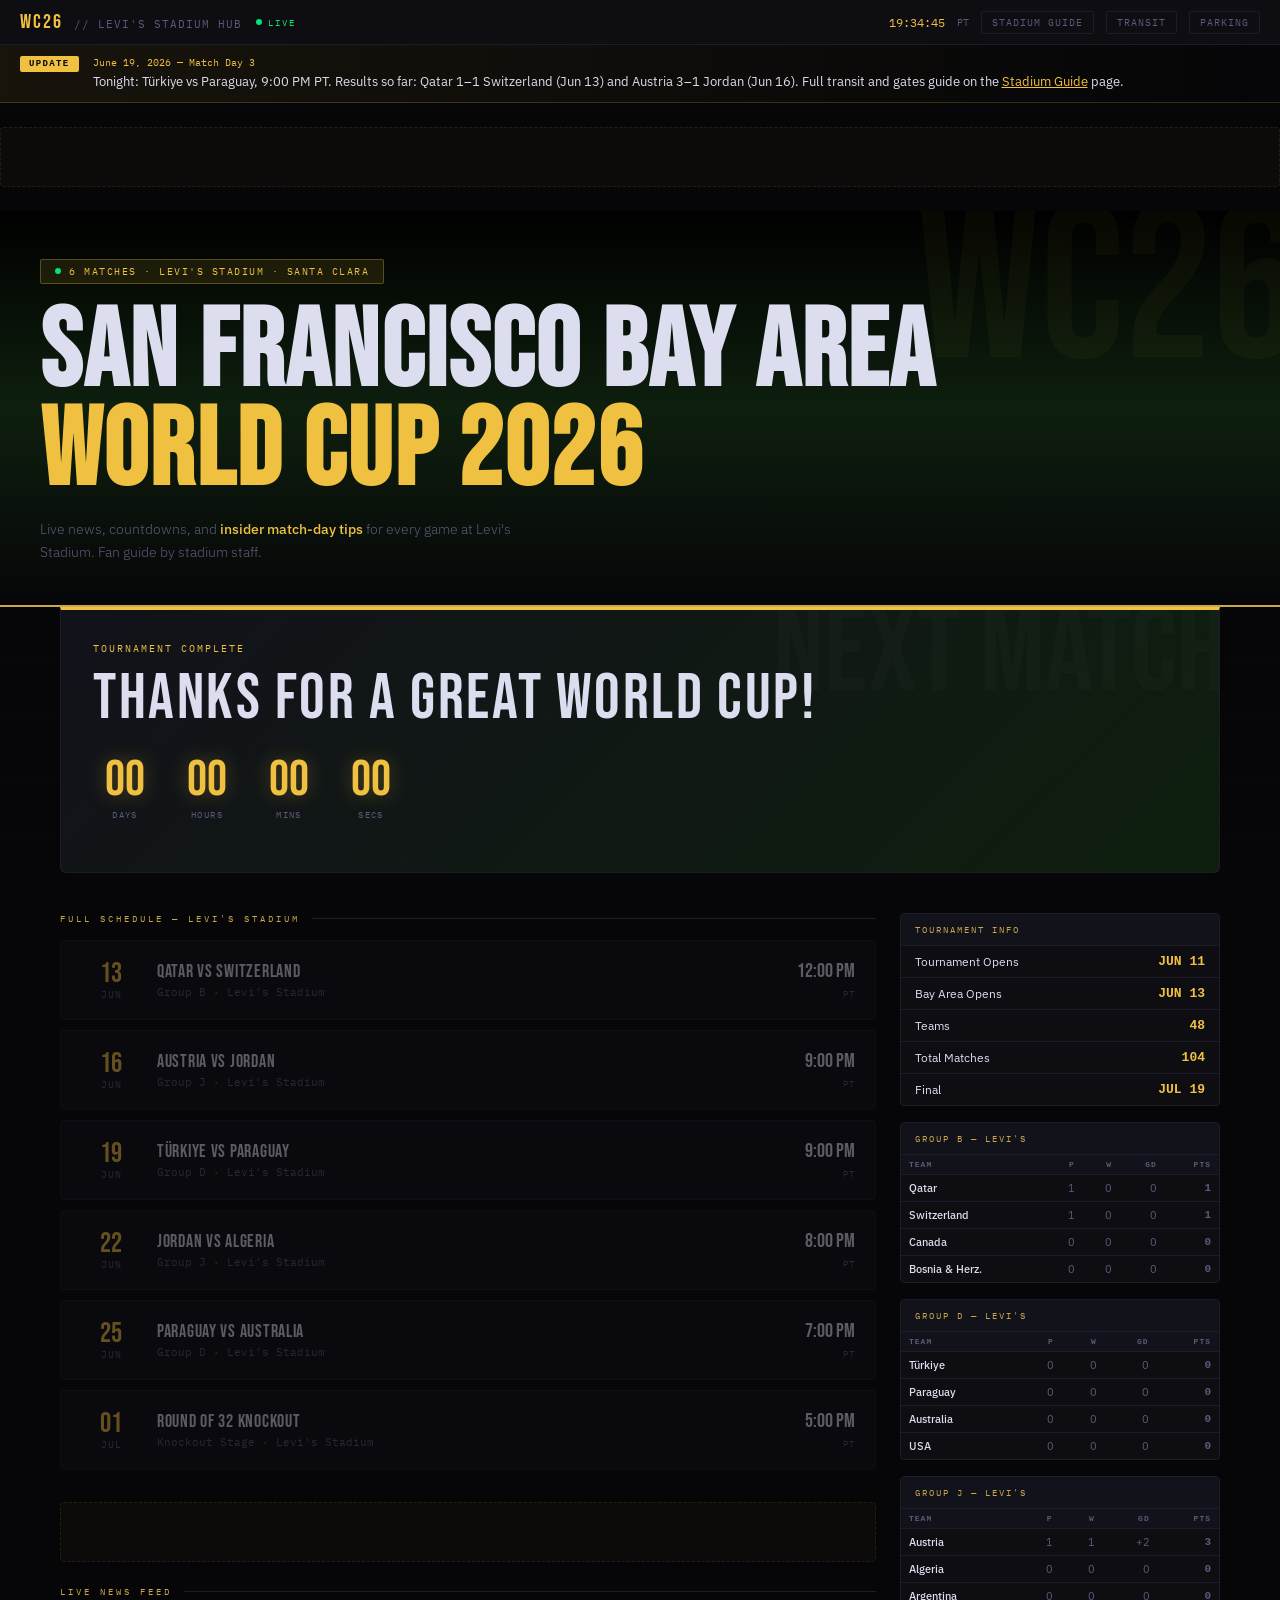
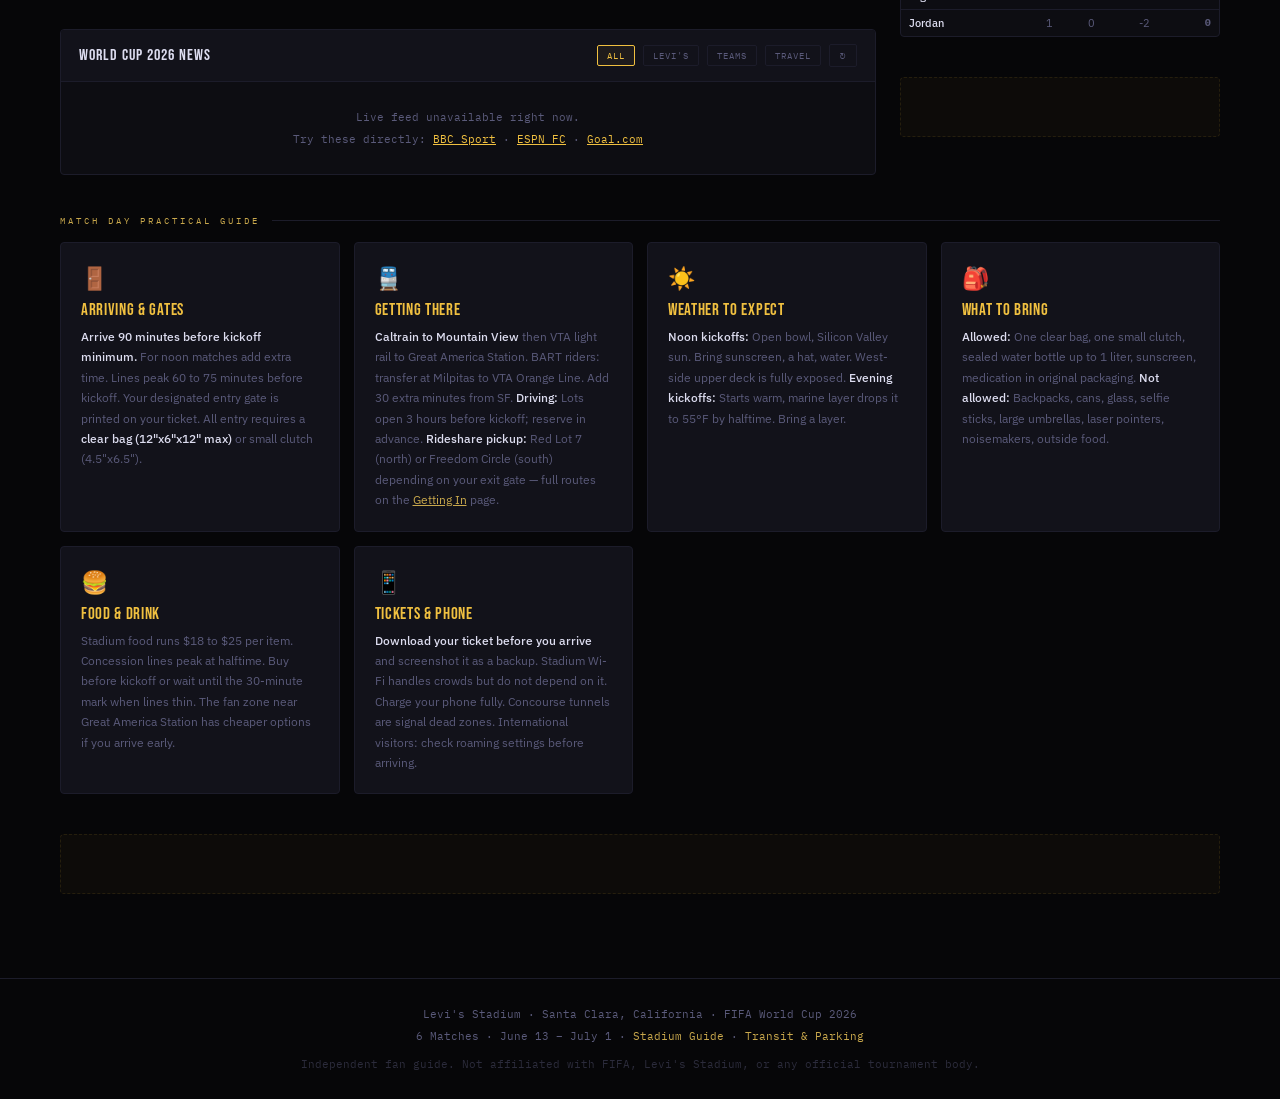
==== commit d7764578: "fix" ====
--- a/index.html
+++ b/index.html
@@ -1,70 +1,737 @@
-<!DOCTYPE html>
-<html lang="en">
-<head>
-<meta charset="UTF-8">
-<meta name="viewport" content="width=device-width, initial-scale=1.0">
-
-<title>Site Under Construction – Bay Area WC26 Fan Hub</title>
-
-<link rel="stylesheet" href="styles.css">
-
-<style>
-  .uc-wrap {
-    max-width: 700px;
-    margin: 80px auto;
-    text-align: center;
-    padding: 40px 20px;
-    background: #fff;
-    border: 1px solid #ddd;
-    border-radius: 12px;
-  }
-
-  .uc-title {
-    font-size: 32px;
-    color: #B11116;
-    margin-bottom: 10px;
-  }
-
-  .uc-text {
-    font-size: 16px;
-    color: #444;
-    margin-bottom: 20px;
-  }
-
-  .uc-note {
-    font-size: 13px;
-    color: #777;
-    margin-top: 20px;
-  }
-</style>
-
-</head>
-
-<body>
-
-<header class="topbar">
-  <div class="logo">WC26 // BAY AREA HUB</div>
-  <nav class="nav">
-    <a href="about.html" class="nav-link">ABOUT</a>
-    <a href="privacy.html" class="nav-link">PRIVACY</a>
-  </nav>
-</header>
-
-<div class="uc-wrap">
-  <h1 class="uc-title">Site Under Construction</h1>
-  <p class="uc-text">
-    This fan‑made guide is currently being updated.  
-    Please check back soon for new content, maps, and matchday information.
-  </p>
-
-  <p class="uc-note">
-    This is an independent, non‑official website created for informational purposes.
-  </p>
-</div>
-
-<footer class="footer">
-  <p>Bay Area Stadium · Fan‑Made Guide</p>
-</footer>
-
-</body>
-</html>
+<!DOCTYPE html>
+<html lang="en">
+<head>
+<meta charset="UTF-8">
+<meta name="viewport" content="width=device-width, initial-scale=1.0">
+<title>Levi's Stadium World Cup 2026 — Hub | San Francisco Bay Area</title>
+<meta name="description" content="Live World Cup 2026 news, countdown timers, match schedule, and fan guide for all 6 matches at Levi's Stadium, Santa Clara." />
+<meta name="keywords" content="Levis Stadium World Cup 2026, FIFA World Cup San Francisco Bay Area, Santa Clara World Cup 2026" />
+<meta property="og:title" content="Levi's Stadium World Cup 2026 — Hub" />
+<meta property="og:type" content="website" />
+
+<!-- GOOGLE SEARCH CONSOLE VERIFICATION -->
+<meta name="google-site-verification" content="x0d4UdJwhcx8uKanjxOvPtXoIAhao-0BJpqAFpp3cKs" />
+
+<!-- GOOGLE ADSENSE AUTO ADS -->
+<script async src="https://pagead2.googlesyndication.com/pagead/js/adsbygoogle.js?client=ca-pub-3227592099558305" crossorigin="anonymous"></script>
+
+<link rel="preconnect" href="https://fonts.googleapis.com">
+<link rel="preconnect" href="https://fonts.gstatic.com" crossorigin>
+<link href="https://fonts.googleapis.com/css2?family=Bebas+Neue&family=IBM+Plex+Mono:wght@400;600&family=IBM+Plex+Sans:wght@300;400;500;700&display=swap" rel="stylesheet">
+
+<style>
+  :root {
+    --bg: #060608;
+    --surface: #0d0d12;
+    --card: #12121a;
+    --border: #1c1c2a;
+    --gold: #f0c040;
+    --gold-dim: #c9a84c;
+    --green: #00e676;
+    --red: #ff3d57;
+    --blue: #4fc3f7;
+    --text: #ddddf0;
+    --muted: #5a5a7a;
+    --pitch: #0e1f0e;
+    --mono: 'IBM Plex Mono', monospace;
+    --sans: 'IBM Plex Sans', sans-serif;
+    --display: 'Bebas Neue', sans-serif;
+  }
+
+  * { margin: 0; padding: 0; box-sizing: border-box; }
+  html { scroll-behavior: smooth; }
+
+  body {
+    background: var(--bg);
+    color: var(--text);
+    font-family: var(--sans);
+    font-size: 14px;
+    min-height: 100vh;
+    overflow-x: hidden;
+  }
+
+  body::before {
+    content: '';
+    position: fixed;
+    inset: 0;
+    background:
+      repeating-linear-gradient(0deg, transparent, transparent 60px, rgba(255,255,255,0.012) 60px, rgba(255,255,255,0.012) 61px),
+      repeating-linear-gradient(90deg, transparent, transparent 80px, rgba(255,255,255,0.008) 80px, rgba(255,255,255,0.008) 81px);
+    pointer-events: none;
+    z-index: 0;
+  }
+
+  /* TOPBAR */
+  .topbar {
+    background: var(--surface);
+    border-bottom: 1px solid var(--border);
+    padding: 10px 20px;
+    display: flex;
+    align-items: center;
+    justify-content: space-between;
+    position: sticky;
+    top: 0;
+    z-index: 200;
+  }
+
+  .topbar-left { display: flex; align-items: center; gap: 14px; }
+
+  .logo { font-family: var(--display); font-size: 20px; color: var(--gold); letter-spacing: 2px; }
+  .logo span { color: var(--muted); font-size: 11px; font-family: var(--mono); letter-spacing: 1px; margin-left: 6px; }
+
+  .live-badge { display: flex; align-items: center; gap: 6px; font-family: var(--mono); font-size: 9px; letter-spacing: 2px; color: var(--green); text-transform: uppercase; }
+
+  .live-dot { width: 6px; height: 6px; background: var(--green); border-radius: 50%; animation: pulse 1.5s infinite; }
+
+  @keyframes pulse {
+    0%, 100% { opacity: 1; transform: scale(1); }
+    50% { opacity: 0.3; transform: scale(0.7); }
+  }
+
+  .topbar-right { font-family: var(--mono); font-size: 10px; color: var(--muted); display: flex; align-items: center; gap: 12px; }
+  #clock { color: var(--gold); font-size: 12px; }
+
+  .nav-link {
+    color: var(--muted);
+    text-decoration: none;
+    font-family: var(--mono);
+    font-size: 10px;
+    letter-spacing: 1px;
+    text-transform: uppercase;
+    padding: 4px 10px;
+    border: 1px solid var(--border);
+    border-radius: 2px;
+    transition: all 0.15s;
+  }
+  .nav-link:hover { color: var(--gold); border-color: var(--gold); }
+
+  /* UPDATE BAR */
+  .update-bar {
+    background: linear-gradient(90deg, rgba(240,192,64,0.08), transparent);
+    border-bottom: 1px solid rgba(240,192,64,0.2);
+    padding: 10px 20px;
+    display: flex;
+    align-items: flex-start;
+    gap: 14px;
+    position: relative;
+    z-index: 5;
+  }
+
+  .update-tag { background: var(--gold); color: var(--bg); font-family: var(--mono); font-size: 9px; font-weight: 700; letter-spacing: 0.15em; text-transform: uppercase; padding: 3px 9px; border-radius: 2px; white-space: nowrap; flex-shrink: 0; margin-top: 1px; }
+  .update-text { font-size: 13px; color: var(--text); line-height: 1.5; }
+  .update-date { font-family: var(--mono); font-size: 10px; color: var(--gold); display: block; margin-bottom: 2px; }
+
+  /* HERO */
+  .hero {
+    position: relative;
+    z-index: 5;
+    background: linear-gradient(180deg, #000 0%, var(--pitch) 50%, var(--bg) 100%);
+    border-bottom: 2px solid var(--gold-dim);
+    padding: 48px 20px 40px;
+    overflow: hidden;
+  }
+
+  .hero::after {
+    content: 'WC26';
+    position: absolute;
+    right: -20px; top: -30px;
+    font-family: var(--display);
+    font-size: 220px;
+    color: rgba(240,192,64,0.04);
+    line-height: 1;
+    pointer-events: none;
+  }
+
+  .hero-inner { max-width: 1200px; margin: 0 auto; }
+
+  .hero-badge { display: inline-flex; align-items: center; gap: 8px; background: rgba(240,192,64,0.1); border: 1px solid rgba(240,192,64,0.3); color: var(--gold); font-family: var(--mono); font-size: 10px; letter-spacing: 0.15em; text-transform: uppercase; padding: 5px 14px; border-radius: 2px; margin-bottom: 20px; }
+
+  .hero h1 { font-family: var(--display); font-size: clamp(50px, 10vw, 110px); line-height: 0.9; letter-spacing: 0.02em; margin-bottom: 6px; }
+  .hero h1 span { color: var(--gold); display: block; }
+  .hero-sub { font-size: 14px; color: var(--muted); max-width: 520px; margin-top: 16px; font-weight: 300; line-height: 1.7; }
+  .hero-sub strong { color: var(--gold); font-weight: 500; }
+
+  /* PAGE WRAP */
+  .page-wrap { position: relative; z-index: 5; max-width: 1200px; margin: 0 auto; padding: 0 20px 60px; }
+
+  /* COUNTDOWN */
+  .next-match-block {
+    background: linear-gradient(135deg, var(--card) 0%, var(--pitch) 100%);
+    border: 1px solid var(--border);
+    border-top: 3px solid var(--gold);
+    border-radius: 0 0 6px 6px;
+    padding: 32px;
+    position: relative;
+    overflow: hidden;
+    margin-bottom: 40px;
+  }
+
+  .next-match-block::before { content: 'NEXT MATCH'; position: absolute; right: -8px; top: -16px; font-family: var(--display); font-size: 120px; color: rgba(255,255,255,0.02); pointer-events: none; line-height: 1; }
+
+  .next-label { font-family: var(--mono); font-size: 10px; letter-spacing: 2px; color: var(--gold); text-transform: uppercase; margin-bottom: 12px; }
+
+  .match-teams-hero { font-family: var(--display); font-size: clamp(32px, 6vw, 64px); line-height: 1; letter-spacing: 0.04em; margin-bottom: 24px; display: flex; align-items: center; gap: 14px; flex-wrap: wrap; }
+  .vs-sep { font-size: 0.4em; color: var(--gold); font-family: var(--mono); }
+
+  .countdown { display: flex; gap: 18px; flex-wrap: wrap; margin-bottom: 20px; }
+  .cd-unit { text-align: center; min-width: 64px; }
+  .cd-num { font-family: var(--display); font-size: 50px; line-height: 1; color: var(--gold); display: block; text-shadow: 0 0 20px rgba(240,192,64,0.3); }
+  .cd-label { font-family: var(--mono); font-size: 9px; letter-spacing: 0.15em; color: var(--muted); text-transform: uppercase; display: block; margin-top: 4px; }
+  .match-meta-hero { font-size: 12px; color: var(--muted); display: flex; gap: 18px; flex-wrap: wrap; font-family: var(--mono); }
+
+  /* TWO COLUMN */
+  .two-col { display: grid; grid-template-columns: 1fr 320px; gap: 24px; align-items: start; margin-bottom: 40px; }
+  @media (max-width: 860px) { .two-col { grid-template-columns: 1fr; } }
+
+  /* SECTION LABELS */
+  .section-label { font-family: var(--mono); font-size: 9px; letter-spacing: 3px; text-transform: uppercase; color: var(--gold-dim); margin-bottom: 16px; display: flex; align-items: center; gap: 12px; }
+  .section-label::after { content: ''; flex: 1; height: 1px; background: var(--border); }
+
+  /* SCHEDULE */
+  .schedule-grid { display: grid; gap: 10px; }
+
+  .match-card { background: var(--card); border: 1px solid var(--border); border-radius: 4px; padding: 18px 20px; display: grid; grid-template-columns: 60px 1fr auto; align-items: center; gap: 16px; transition: border-color 0.2s, background 0.2s; position: relative; overflow: hidden; }
+  .match-card:hover { border-color: var(--gold-dim); background: rgba(14,31,14,0.5); }
+  .match-card.completed { opacity: 0.4; }
+  .match-card.next-up { border-color: var(--gold); background: linear-gradient(135deg, var(--card), var(--pitch)); }
+  .match-card.next-up::after { content: 'UP NEXT'; position: absolute; top: 0; right: 0; background: var(--gold); color: var(--bg); font-family: var(--mono); font-size: 8px; letter-spacing: 0.15em; padding: 3px 10px; border-radius: 0 4px 0 3px; }
+
+  .match-date { text-align: center; }
+  .match-day { font-family: var(--display); font-size: 28px; line-height: 1; color: var(--gold); }
+  .match-month { font-family: var(--mono); font-size: 10px; letter-spacing: 1px; color: var(--muted); text-transform: uppercase; }
+  .match-teams { font-family: var(--display); font-size: 18px; letter-spacing: 0.04em; line-height: 1.2; margin-bottom: 2px; }
+  .match-detail { font-size: 11px; color: var(--muted); font-family: var(--mono); }
+  .mini-countdown { font-family: var(--mono); font-size: 10px; color: var(--gold); margin-top: 4px; }
+  .match-time-col { text-align: right; }
+  .match-time { font-family: var(--display); font-size: 20px; color: var(--text); display: block; }
+  .match-tz { font-family: var(--mono); font-size: 9px; color: var(--muted); letter-spacing: 1px; }
+
+  /* NEWS FEED */
+  .news-panel { background: var(--surface); border: 1px solid var(--border); border-radius: 4px; overflow: hidden; margin-top: 32px; }
+
+  .news-panel-header { padding: 14px 18px; border-bottom: 1px solid var(--border); display: flex; align-items: center; justify-content: space-between; background: var(--card); flex-wrap: wrap; gap: 10px; }
+
+  .news-panel-title { font-family: var(--display); font-size: 16px; letter-spacing: 1px; }
+
+  .news-controls { display: flex; align-items: center; gap: 8px; flex-wrap: wrap; }
+
+  .filter-btn { background: none; border: 1px solid var(--border); color: var(--muted); font-family: var(--mono); font-size: 9px; letter-spacing: 1px; padding: 4px 9px; cursor: pointer; transition: all 0.15s; border-radius: 2px; text-transform: uppercase; }
+  .filter-btn:hover, .filter-btn.active { border-color: var(--gold); color: var(--gold); background: rgba(240,192,64,0.05); }
+
+  .refresh-btn { background: none; border: 1px solid var(--border); color: var(--muted); font-family: var(--mono); font-size: 9px; letter-spacing: 1px; padding: 5px 10px; cursor: pointer; transition: all 0.15s; border-radius: 2px; }
+  .refresh-btn:hover { border-color: var(--gold); color: var(--gold); }
+  .refresh-btn.spinning { color: var(--green); border-color: var(--green); }
+
+  .loading-bar { height: 2px; background: linear-gradient(90deg, transparent, var(--gold), transparent); background-size: 200% 100%; animation: loading 1.2s infinite; }
+
+  @keyframes loading {
+    0% { background-position: -200% 0; }
+    100% { background-position: 200% 0; }
+  }
+
+  .news-item { padding: 16px 18px; border-bottom: 1px solid var(--border); cursor: pointer; transition: background 0.15s; animation: fadeIn 0.3s ease; }
+
+  @keyframes fadeIn {
+    from { opacity: 0; transform: translateY(3px); }
+    to { opacity: 1; transform: translateY(0); }
+  }
+
+  .news-item:hover { background: rgba(255,255,255,0.02); }
+  .news-item:last-child { border-bottom: none; }
+
+  .news-top { display: flex; justify-content: space-between; align-items: flex-start; gap: 12px; margin-bottom: 6px; }
+
+  .news-source-tag { font-family: var(--mono); font-size: 8px; letter-spacing: 2px; text-transform: uppercase; white-space: nowrap; }
+
+  .news-age { font-family: var(--mono); font-size: 9px; color: var(--muted); white-space: nowrap; flex-shrink: 0; }
+
+  .news-headline { font-weight: 600; font-size: 13px; line-height: 1.45; color: var(--text); margin-bottom: 6px; }
+  .news-headline a { color: inherit; text-decoration: none; }
+  .news-headline a:hover { color: var(--gold); }
+
+  .news-snippet { font-size: 12px; color: var(--muted); line-height: 1.6; margin-bottom: 8px; }
+
+  .news-tags { display: flex; gap: 6px; flex-wrap: wrap; }
+
+  .news-tag { font-family: var(--mono); font-size: 8px; letter-spacing: 1px; padding: 2px 6px; border-radius: 2px; background: var(--border); color: var(--muted); text-transform: uppercase; }
+  .news-tag.levis { background: rgba(240,192,64,0.1); color: var(--gold); }
+  .news-tag.breaking { background: rgba(255,61,87,0.1); color: var(--red); }
+  .news-tag.transit { background: rgba(79,195,247,0.1); color: var(--blue); }
+
+  .news-load-more { width: 100%; padding: 12px; background: none; border: none; border-top: 1px solid var(--border); color: var(--muted); font-family: var(--mono); font-size: 10px; letter-spacing: 1px; cursor: pointer; transition: all 0.15s; text-transform: uppercase; }
+  .news-load-more:hover { color: var(--gold); background: rgba(240,192,64,0.03); }
+
+  .error-msg { padding: 24px 18px; font-family: var(--mono); font-size: 11px; color: var(--muted); text-align: center; line-height: 2; }
+  .error-msg a { color: var(--gold); }
+
+  /* SIDEBAR */
+  .sidebar { display: grid; gap: 16px; }
+
+  .stat-block { background: var(--surface); border: 1px solid var(--border); border-radius: 4px; overflow: hidden; }
+  .stat-block-header { padding: 10px 14px; background: var(--card); border-bottom: 1px solid var(--border); font-family: var(--mono); font-size: 9px; letter-spacing: 2px; text-transform: uppercase; color: var(--gold-dim); }
+
+  .stat-row { display: flex; justify-content: space-between; align-items: center; padding: 8px 14px; border-bottom: 1px solid var(--border); font-size: 12px; }
+  .stat-row:last-child { border-bottom: none; }
+  .stat-val { font-family: var(--mono); color: var(--gold); font-size: 13px; font-weight: 600; }
+
+  .group-table { width: 100%; border-collapse: collapse; font-size: 11px; }
+  .group-table th { font-family: var(--mono); font-size: 8px; letter-spacing: 1px; text-transform: uppercase; color: var(--muted); padding: 5px 8px; text-align: right; border-bottom: 1px solid var(--border); background: var(--card); }
+  .group-table th:first-child { text-align: left; }
+  .group-table td { padding: 6px 8px; text-align: right; border-bottom: 1px solid var(--border); color: var(--muted); }
+  .group-table td:first-child { text-align: left; color: var(--text); font-weight: 500; }
+  .group-table tr:last-child td { border-bottom: none; }
+  .pts { color: var(--gold); font-weight: 700; font-family: var(--mono); }
+
+  /* TIPS */
+  .tips-grid { display: grid; grid-template-columns: repeat(auto-fill, minmax(270px, 1fr)); gap: 14px; margin-bottom: 40px; }
+
+  .tip-card { background: var(--card); border: 1px solid var(--border); border-radius: 4px; padding: 20px; transition: border-color 0.2s; }
+  .tip-card:hover { border-color: var(--gold-dim); }
+  .tip-icon { font-size: 22px; margin-bottom: 8px; }
+  .tip-title { font-family: var(--display); font-size: 17px; letter-spacing: 0.04em; color: var(--gold); margin-bottom: 7px; }
+  .tip-body { font-size: 12px; color: var(--muted); line-height: 1.7; }
+  .tip-body strong { color: var(--text); font-weight: 500; }
+  .tip-body a { color: var(--gold-dim); }
+
+  /* ADSENSE */
+  .ad-slot { background: rgba(240,192,64,0.03); border: 1px dashed rgba(240,192,64,0.1); border-radius: 4px; padding: 8px; text-align: center; margin: 24px 0; overflow: hidden; min-height: 60px; }
+
+  /* SKELETON */
+  .skeleton { background: linear-gradient(90deg, var(--border) 25%, var(--card) 50%, var(--border) 75%); background-size: 200% 100%; animation: shimmer 1.5s infinite; border-radius: 2px; height: 13px; margin-bottom: 8px; }
+  @keyframes shimmer { 0% { background-position: 200% 0; } 100% { background-position: -200% 0; } }
+  .skeleton.title { width: 75%; height: 15px; }
+  .skeleton.snippet { width: 90%; height: 11px; }
+  .skeleton.snippet2 { width: 65%; height: 11px; }
+  .skeleton.meta { width: 25%; height: 9px; }
+
+  /* FOOTER */
+  footer { position: relative; z-index: 5; border-top: 1px solid var(--border); padding: 24px 20px; text-align: center; color: var(--muted); font-size: 11px; font-family: var(--mono); line-height: 2; }
+  footer a { color: var(--gold-dim); text-decoration: none; }
+  footer a:hover { color: var(--gold); }
+
+  @media (max-width: 640px) {
+    .match-card { grid-template-columns: 50px 1fr; }
+    .match-time-col { display: none; }
+    .countdown { gap: 12px; }
+    .cd-num { font-size: 38px; }
+    .cd-unit { min-width: 52px; }
+    .update-bar { flex-direction: column; gap: 7px; }
+    .topbar-right .nav-link { display: none; }
+  }
+
+  ::-webkit-scrollbar { width: 4px; }
+  ::-webkit-scrollbar-track { background: var(--surface); }
+  ::-webkit-scrollbar-thumb { background: var(--border); border-radius: 2px; }
+</style>
+</head>
+<body>
+
+<div class="topbar">
+  <div class="topbar-left">
+    <div class="logo">WC26 <span>// LEVI'S STADIUM HUB</span></div>
+    <div class="live-badge"><div class="live-dot"></div>LIVE</div>
+  </div>
+  <div class="topbar-right">
+    <span id="clock">--:--:--</span> PT
+    <a href="levis-stadium-guide.html" class="nav-link">STADIUM GUIDE</a>
+    <a href="levis-stadium-guide.html" class="nav-link">TRANSIT</a>
+    <a href="levis-stadium-guide.html" class="nav-link">PARKING</a>
+  </div>
+</div>
+
+<!-- UPDATE START — edit only the date and message below -->
+<div class="update-bar">
+  <div class="update-tag">Update</div>
+  <div class="update-text">
+    <span class="update-date">June 19, 2026 — Match Day 3</span>
+    Tonight: Türkiye vs Paraguay, 9:00 PM PT. Results so far: Qatar 1–1 Switzerland (Jun 13) and Austria 3–1 Jordan (Jun 16). Full transit and gates guide on the <a href="levis-stadium-guide.html" style="color:var(--gold);">Stadium Guide</a> page.
+  </div>
+</div>
+<!-- UPDATE END -->
+
+<!-- TOP AD -->
+<div class="ad-slot">
+  <ins class="adsbygoogle" style="display:block" data-ad-client="ca-pub-3227592099558305" data-ad-format="auto" data-full-width-responsive="true"></ins>
+  <script>(adsbygoogle = window.adsbygoogle || []).push({});</script>
+</div>
+
+<div class="hero">
+  <div class="hero-inner">
+    <div class="hero-badge"><span class="live-dot"></span>6 Matches · Levi's Stadium · Santa Clara</div>
+    <h1>San Francisco Bay Area<span>World Cup 2026</span></h1>
+    <p class="hero-sub">Live news, countdowns, and <strong>insider match-day tips</strong> for every game at Levi's Stadium. Fan guide by stadium staff.</p>
+  </div>
+</div>
+
+<div class="page-wrap">
+
+  <div class="next-match-block">
+    <div class="next-label" id="heroLabel">Loading...</div>
+    <div class="match-teams-hero" id="heroTeams"></div>
+    <div class="countdown">
+      <div class="cd-unit"><span class="cd-num" id="cd-days">--</span><span class="cd-label">Days</span></div>
+      <div class="cd-unit"><span class="cd-num" id="cd-hours">--</span><span class="cd-label">Hours</span></div>
+      <div class="cd-unit"><span class="cd-num" id="cd-mins">--</span><span class="cd-label">Mins</span></div>
+      <div class="cd-unit"><span class="cd-num" id="cd-secs">--</span><span class="cd-label">Secs</span></div>
+    </div>
+    <div class="match-meta-hero" id="heroMeta"></div>
+  </div>
+
+  <div class="two-col">
+
+    <div>
+      <div class="section-label">Full Schedule — Levi's Stadium</div>
+      <div class="schedule-grid" id="scheduleGrid"></div>
+
+      <div class="ad-slot" style="margin-top:32px;">
+        <ins class="adsbygoogle" style="display:block" data-ad-client="ca-pub-3227592099558305" data-ad-format="auto" data-full-width-responsive="true"></ins>
+        <script>(adsbygoogle = window.adsbygoogle || []).push({});</script>
+      </div>
+
+      <!-- NEWS FEED -->
+      <div class="section-label" style="margin-top:8px;">Live News Feed</div>
+      <div class="news-panel">
+        <div class="news-panel-header">
+          <div class="news-panel-title">WORLD CUP 2026 NEWS</div>
+          <div class="news-controls">
+            <button class="filter-btn active" onclick="setFilter('all', this)">ALL</button>
+            <button class="filter-btn" onclick="setFilter('levis', this)">LEVI'S</button>
+            <button class="filter-btn" onclick="setFilter('teams', this)">TEAMS</button>
+            <button class="filter-btn" onclick="setFilter('travel', this)">TRAVEL</button>
+            <button class="refresh-btn" id="refreshBtn" onclick="loadNews(true)">↻</button>
+          </div>
+        </div>
+        <div id="loadingBar" class="loading-bar" style="display:none;"></div>
+        <div id="feedContent"></div>
+        <button class="news-load-more" id="loadMoreBtn" onclick="loadMore()" style="display:none;">Load More Articles</button>
+      </div>
+    </div>
+
+    <div class="sidebar">
+
+      <div class="stat-block">
+        <div class="stat-block-header">Tournament Info</div>
+        <div class="stat-row"><span>Tournament Opens</span><span class="stat-val">JUN 11</span></div>
+        <div class="stat-row"><span>Bay Area Opens</span><span class="stat-val">JUN 13</span></div>
+        <div class="stat-row"><span>Teams</span><span class="stat-val">48</span></div>
+        <div class="stat-row"><span>Total Matches</span><span class="stat-val">104</span></div>
+        <div class="stat-row"><span>Final</span><span class="stat-val">JUL 19</span></div>
+      </div>
+
+      <div class="stat-block">
+        <div class="stat-block-header">Group B — Levi's</div>
+        <table class="group-table">
+          <thead><tr><th>Team</th><th>P</th><th>W</th><th>GD</th><th>Pts</th></tr></thead>
+          <tbody>
+            <tr><td>Qatar</td><td>1</td><td>0</td><td>0</td><td class="pts">1</td></tr>
+            <tr><td>Switzerland</td><td>1</td><td>0</td><td>0</td><td class="pts">1</td></tr>
+            <tr><td>Canada</td><td>0</td><td>0</td><td>0</td><td class="pts">0</td></tr>
+            <tr><td>Bosnia &amp; Herz.</td><td>0</td><td>0</td><td>0</td><td class="pts">0</td></tr>
+          </tbody>
+        </table>
+      </div>
+
+      <div class="stat-block">
+        <div class="stat-block-header">Group D — Levi's</div>
+        <table class="group-table">
+          <thead><tr><th>Team</th><th>P</th><th>W</th><th>GD</th><th>Pts</th></tr></thead>
+          <tbody>
+            <tr><td>Türkiye</td><td>0</td><td>0</td><td>0</td><td class="pts">0</td></tr>
+            <tr><td>Paraguay</td><td>0</td><td>0</td><td>0</td><td class="pts">0</td></tr>
+            <tr><td>Australia</td><td>0</td><td>0</td><td>0</td><td class="pts">0</td></tr>
+            <tr><td>USA</td><td>0</td><td>0</td><td>0</td><td class="pts">0</td></tr>
+          </tbody>
+        </table>
+      </div>
+
+      <div class="stat-block">
+        <div class="stat-block-header">Group J — Levi's</div>
+        <table class="group-table">
+          <thead><tr><th>Team</th><th>P</th><th>W</th><th>GD</th><th>Pts</th></tr></thead>
+          <tbody>
+            <tr><td>Austria</td><td>1</td><td>1</td><td>+2</td><td class="pts">3</td></tr>
+            <tr><td>Algeria</td><td>0</td><td>0</td><td>0</td><td class="pts">0</td></tr>
+            <tr><td>Argentina</td><td>0</td><td>0</td><td>0</td><td class="pts">0</td></tr>
+            <tr><td>Jordan</td><td>1</td><td>0</td><td>-2</td><td class="pts">0</td></tr>
+          </tbody>
+        </table>
+      </div>
+
+      <div class="ad-slot">
+        <ins class="adsbygoogle" style="display:block" data-ad-client="ca-pub-3227592099558305" data-ad-format="auto" data-full-width-responsive="true"></ins>
+        <script>(adsbygoogle = window.adsbygoogle || []).push({});</script>
+      </div>
+
+    </div>
+  </div>
+
+  <div class="section-label">Match Day Practical Guide</div>
+  <div class="tips-grid">
+    <div class="tip-card"><div class="tip-icon">🚪</div><div class="tip-title">Arriving & Gates</div><div class="tip-body"><strong>Arrive 90 minutes before kickoff minimum.</strong> For noon matches add extra time. Lines peak 60 to 75 minutes before kickoff. Your designated entry gate is printed on your ticket. All entry requires a <strong>clear bag (12"x6"x12" max)</strong> or small clutch (4.5"x6.5").</div></div>
+    <div class="tip-card"><div class="tip-icon">🚆</div><div class="tip-title">Getting There</div><div class="tip-body"><strong>Caltrain to Mountain View</strong> then VTA light rail to Great America Station. BART riders: transfer at Milpitas to VTA Orange Line. Add 30 extra minutes from SF. <strong>Driving:</strong> Lots open 3 hours before kickoff; reserve in advance. <strong>Rideshare pickup:</strong> Red Lot 7 (north) or Freedom Circle (south) depending on your exit gate — full routes on the <a href="getting-in.html">Getting In</a> page.</div></div>
+    <div class="tip-card"><div class="tip-icon">☀️</div><div class="tip-title">Weather to Expect</div><div class="tip-body"><strong>Noon kickoffs:</strong> Open bowl, Silicon Valley sun. Bring sunscreen, a hat, water. West-side upper deck is fully exposed. <strong>Evening kickoffs:</strong> Starts warm, marine layer drops it to 55°F by halftime. Bring a layer.</div></div>
+    <div class="tip-card"><div class="tip-icon">🎒</div><div class="tip-title">What to Bring</div><div class="tip-body"><strong>Allowed:</strong> One clear bag, one small clutch, sealed water bottle up to 1 liter, sunscreen, medication in original packaging. <strong>Not allowed:</strong> Backpacks, cans, glass, selfie sticks, large umbrellas, laser pointers, noisemakers, outside food.</div></div>
+    <div class="tip-card"><div class="tip-icon">🍔</div><div class="tip-title">Food & Drink</div><div class="tip-body">Stadium food runs $18 to $25 per item. Concession lines peak at halftime. Buy before kickoff or wait until the 30-minute mark when lines thin. The fan zone near Great America Station has cheaper options if you arrive early.</div></div>
+    <div class="tip-card"><div class="tip-icon">📱</div><div class="tip-title">Tickets & Phone</div><div class="tip-body"><strong>Download your ticket before you arrive</strong> and screenshot it as a backup. Stadium Wi-Fi handles crowds but do not depend on it. Charge your phone fully. Concourse tunnels are signal dead zones. International visitors: check roaming settings before arriving.</div></div>
+  </div>
+
+  <div class="ad-slot">
+    <ins class="adsbygoogle" style="display:block" data-ad-client="ca-pub-3227592099558305" data-ad-format="auto" data-full-width-responsive="true"></ins>
+    <script>(adsbygoogle = window.adsbygoogle || []).push({});</script>
+  </div>
+
+</div>
+
+<footer>
+  <div>Levi's Stadium · Santa Clara, California · FIFA World Cup 2026</div>
+  <div>6 Matches · June 13 – July 1 · <a href="levis-stadium-guide.html">Stadium Guide</a> · <a href="levis-stadium-guide.html">Transit &amp; Parking</a></div>
+  <div style="margin-top:6px; opacity:0.45;">Independent fan guide. Not affiliated with FIFA, Levi's Stadium, or any official tournament body.</div>
+</footer>
+
+<script>
+// MATCHES
+const MATCHES = [
+  { teams:"Qatar vs Switzerland",  group:"Group B", date:new Date("2026-06-13T12:00:00-07:00"), day:"13", month:"JUN", time:"12:00 PM" },
+  { teams:"Austria vs Jordan",     group:"Group J", date:new Date("2026-06-16T21:00:00-07:00"), day:"16", month:"JUN", time:"9:00 PM"  },
+  { teams:"Türkiye vs Paraguay",   group:"Group D", date:new Date("2026-06-19T21:00:00-07:00"), day:"19", month:"JUN", time:"9:00 PM"  },
+  { teams:"Jordan vs Algeria",     group:"Group J", date:new Date("2026-06-22T20:00:00-07:00"), day:"22", month:"JUN", time:"8:00 PM"  },
+  { teams:"Paraguay vs Australia", group:"Group D", date:new Date("2026-06-25T19:00:00-07:00"), day:"25", month:"JUN", time:"7:00 PM"  },
+  { teams:"Round of 32 Knockout",  group:"Knockout Stage", date:new Date("2026-07-01T17:00:00-07:00"), day:"01", month:"JUL", time:"5:00 PM" }
+];
+
+function pad(n) { return String(n).padStart(2,'0'); }
+function getCountdown(t) {
+  const d = t - new Date();
+  if (d <= 0) return null;
+  return { days: Math.floor(d/86400000), hours: Math.floor((d%86400000)/3600000), mins: Math.floor((d%3600000)/60000), secs: Math.floor((d%60000)/1000) };
+}
+function getNextMatch() { return MATCHES.find(m => m.date > new Date()) || null; }
+
+// CLOCK
+function updateClock() {
+  const pt = new Date(new Date().toLocaleString('en-US', { timeZone: 'America/Los_Angeles' }));
+  document.getElementById('clock').textContent = pad(pt.getHours()) + ':' + pad(pt.getMinutes()) + ':' + pad(pt.getSeconds());
+}
+setInterval(updateClock, 1000); updateClock();
+
+// HERO
+function updateHero() {
+  const next = getNextMatch();
+  if (!next) {
+    document.getElementById('heroLabel').textContent = 'Tournament complete';
+    document.getElementById('heroTeams').textContent = 'Thanks for a great World Cup!';
+    ['cd-days','cd-hours','cd-mins','cd-secs'].forEach(id => document.getElementById(id).textContent = '00');
+    return;
+  }
+  const cd = getCountdown(next.date);
+  document.getElementById('heroLabel').textContent = next.group + ' · Levi\'s Stadium, Santa Clara';
+  document.getElementById('heroTeams').innerHTML = next.teams.replace(' vs ', ' <span class="vs-sep">vs</span> ');
+  if (cd) {
+    document.getElementById('cd-days').textContent  = cd.days;
+    document.getElementById('cd-hours').textContent = pad(cd.hours);
+    document.getElementById('cd-mins').textContent  = pad(cd.mins);
+    document.getElementById('cd-secs').textContent  = pad(cd.secs);
+  }
+  document.getElementById('heroMeta').innerHTML =
+    `<span>📅 ${next.date.toLocaleDateString('en-US',{weekday:'long',month:'long',day:'numeric'})}</span>
+     <span>🕐 ${next.time} PT</span><span>📍 Santa Clara, CA</span>`;
+}
+
+// SCHEDULE
+function renderSchedule() {
+  const now = new Date(), next = getNextMatch();
+  const grid = document.getElementById('scheduleGrid');
+  grid.innerHTML = '';
+  MATCHES.forEach((m, i) => {
+    const isPast = m.date < now, isNext = next && m === next;
+    const cd = getCountdown(m.date);
+    const miniCd = (!isPast && cd) ? (cd.days > 0 ? `${cd.days}d ${pad(cd.hours)}h ${pad(cd.mins)}m` : `${pad(cd.hours)}h ${pad(cd.mins)}m ${pad(cd.secs)}s`) : '';
+    const card = document.createElement('div');
+    card.className = 'match-card' + (isPast ? ' completed' : '') + (isNext ? ' next-up' : '');
+    card.innerHTML = `
+      <div class="match-date"><div class="match-day">${m.day}</div><div class="match-month">${m.month}</div></div>
+      <div>
+        <div class="match-teams">${m.teams}</div>
+        <div class="match-detail">${m.group} · Levi's Stadium</div>
+        ${miniCd ? `<div class="mini-countdown" id="mini-${i}">⏱ ${miniCd}</div>` : ''}
+      </div>
+      <div class="match-time-col"><span class="match-time">${m.time}</span><span class="match-tz">PT</span></div>`;
+    grid.appendChild(card);
+  });
+}
+
+function updateMiniCountdowns() {
+  MATCHES.forEach((m, i) => {
+    const el = document.getElementById('mini-' + i);
+    if (!el) return;
+    const cd = getCountdown(m.date);
+    if (!cd) return;
+    el.textContent = cd.days > 0 ? `⏱ ${cd.days}d ${pad(cd.hours)}h ${pad(cd.mins)}m` : `⏱ ${pad(cd.hours)}h ${pad(cd.mins)}m ${pad(cd.secs)}s`;
+  });
+}
+
+// NEWS FEED
+// Uses rss2json.com — free, reliable, no API key needed for basic use
+const RSS_FEEDS = [
+  { url: 'https://feeds.bbci.co.uk/sport/football/rss.xml',                    source: 'BBC SPORT',    color: '#f0c040', tags: ['teams'] },
+  { url: 'https://www.espn.com/espn/rss/soccer/news',                          source: 'ESPN FC',      color: '#00e676', tags: ['teams'] },
+  { url: 'https://www.goal.com/feeds/en/news',                                 source: 'GOAL.COM',     color: '#4fc3f7', tags: ['teams'] },
+  { url: 'https://www.mercurynews.com/feed/',                                   source: 'MERCURY NEWS', color: '#f0c040', tags: ['levis','travel'] },
+  { url: 'https://www.sfgate.com/rss/feed/SFGate-Sports-273.php',              source: 'SFGATE',       color: '#ff3d57', tags: ['levis','travel'] },
+  { url: 'https://theathletic.com/rss/news',                                   source: 'THE ATHLETIC', color: '#4fc3f7', tags: ['teams'] },
+];
+
+const RSS2JSON = 'https://api.rss2json.com/v1/api.json?rss_url=';
+
+let allArticles = [];
+let displayedCount = 0;
+let currentFilter = 'all';
+const PAGE_SIZE = 8;
+
+function tagArticle(item, feedTags) {
+  const text = (item.title + ' ' + (item.description||'')).toLowerCase();
+  const tags = [...feedTags];
+  if (text.includes('levis') || text.includes("levi's") || text.includes('santa clara') || text.includes('bay area') || text.includes('san francisco')) tags.push('levis');
+  if (text.includes('transit') || text.includes('caltrain') || text.includes('parking') || text.includes('travel') || text.includes('hotel')) tags.push('travel');
+  if (text.includes('world cup') || text.includes('fifa') || text.includes('2026')) tags.push('wc2026');
+  return [...new Set(tags)];
+}
+
+function timeAgo(date) {
+  const d = (new Date() - new Date(date)) / 1000;
+  if (d < 3600)  return Math.floor(d/60) + 'm ago';
+  if (d < 86400) return Math.floor(d/3600) + 'h ago';
+  return Math.floor(d/86400) + 'd ago';
+}
+
+async function fetchFeed(feed) {
+  try {
+    const res = await fetch(RSS2JSON + encodeURIComponent(feed.url) + '&count=10', { signal: AbortSignal.timeout(8000) });
+    const data = await res.json();
+    if (data.status !== 'ok') return [];
+    return (data.items || []).map(item => ({
+      title:   item.title || '',
+      link:    item.link  || '#',
+      pubDate: item.pubDate || '',
+      snippet: (item.description || '').replace(/<[^>]+>/g,'').substring(0,160),
+      source:  feed.source,
+      color:   feed.color,
+      tags:    tagArticle(item, feed.tags)
+    }));
+  } catch(e) { return []; }
+}
+
+async function loadNews(forceRefresh) {
+  const btn = document.getElementById('refreshBtn');
+  const bar = document.getElementById('loadingBar');
+  const feed = document.getElementById('feedContent');
+
+  btn.classList.add('spinning');
+  btn.textContent = '↻';
+  bar.style.display = 'block';
+  displayedCount = 0;
+
+  feed.innerHTML = Array(4).fill(0).map(() => `
+    <div class="news-item">
+      <div class="skeleton title"></div>
+      <div class="skeleton snippet"></div>
+      <div class="skeleton snippet2"></div>
+      <div class="skeleton meta"></div>
+    </div>`).join('');
+
+  // Fetch all feeds in parallel
+  const results = await Promise.all(RSS_FEEDS.map(fetchFeed));
+  allArticles = results.flat()
+    .filter(a => a.title.length > 10)
+    .sort((a, b) => new Date(b.pubDate) - new Date(a.pubDate));
+
+  // Deduplicate by title similarity
+  const seen = new Set();
+  allArticles = allArticles.filter(a => {
+    const key = a.title.toLowerCase().replace(/[^a-z0-9]/g,'').substring(0,40);
+    if (seen.has(key)) return false;
+    seen.add(key);
+    return true;
+  });
+
+  if (allArticles.length === 0) {
+    feed.innerHTML = `<div class="error-msg">
+      Live feed unavailable right now.<br>
+      Try these directly: <a href="https://www.bbc.com/sport/football/world-cup" target="_blank">BBC Sport</a> ·
+      <a href="https://www.espn.com/soccer/" target="_blank">ESPN FC</a> ·
+      <a href="https://www.goal.com" target="_blank">Goal.com</a>
+    </div>`;
+    btn.classList.remove('spinning');
+    btn.textContent = '↻';
+    bar.style.display = 'none';
+    return;
+  }
+
+  renderArticles();
+  btn.classList.remove('spinning');
+  btn.textContent = '↻';
+  bar.style.display = 'none';
+}
+
+function getFilteredArticles() {
+  if (currentFilter === 'all') return allArticles;
+  return allArticles.filter(a => a.tags.includes(currentFilter));
+}
+
+function renderArticles() {
+  const feed = document.getElementById('feedContent');
+  const filtered = getFilteredArticles();
+  const toShow = filtered.slice(0, displayedCount + PAGE_SIZE);
+  displayedCount = toShow.length;
+
+  feed.innerHTML = '';
+
+  if (toShow.length === 0) {
+    feed.innerHTML = `<div class="error-msg">No articles found for this filter. Try ALL.</div>`;
+    document.getElementById('loadMoreBtn').style.display = 'none';
+    return;
+  }
+
+  toShow.forEach(item => {
+    const tagHTML = item.tags.filter(t => t !== 'teams' && t !== 'wc2026').map(t =>
+      `<span class="news-tag ${t}">${t === 'levis' ? "LEVI'S" : t.toUpperCase()}</span>`
+    ).join('');
+
+    const div = document.createElement('div');
+    div.className = 'news-item';
+    div.innerHTML = `
+      <div class="news-top">
+        <span class="news-source-tag" style="color:${item.color}">${item.source}</span>
+        <span class="news-age">${timeAgo(item.pubDate)}</span>
+      </div>
+      <div class="news-headline"><a href="${item.link}" target="_blank" rel="noopener noreferrer">${item.title}</a></div>
+      ${item.snippet ? `<div class="news-snippet">${item.snippet}...</div>` : ''}
+      ${tagHTML ? `<div class="news-tags">${tagHTML}</div>` : ''}`;
+    feed.appendChild(div);
+  });
+
+  const loadMoreBtn = document.getElementById('loadMoreBtn');
+  loadMoreBtn.style.display = displayedCount < getFilteredArticles().length ? 'block' : 'none';
+}
+
+function loadMore() {
+  renderArticles();
+}
+
+function setFilter(filter, btn) {
+  currentFilter = filter;
+  displayedCount = 0;
+  document.querySelectorAll('.filter-btn').forEach(b => b.classList.remove('active'));
+  btn.classList.add('active');
+  renderArticles();
+}
+
+// INIT
+renderSchedule();
+updateHero();
+loadNews();
+setInterval(() => { updateHero(); updateMiniCountdowns(); }, 1000);
+</script>
+
+</body>
+</html>
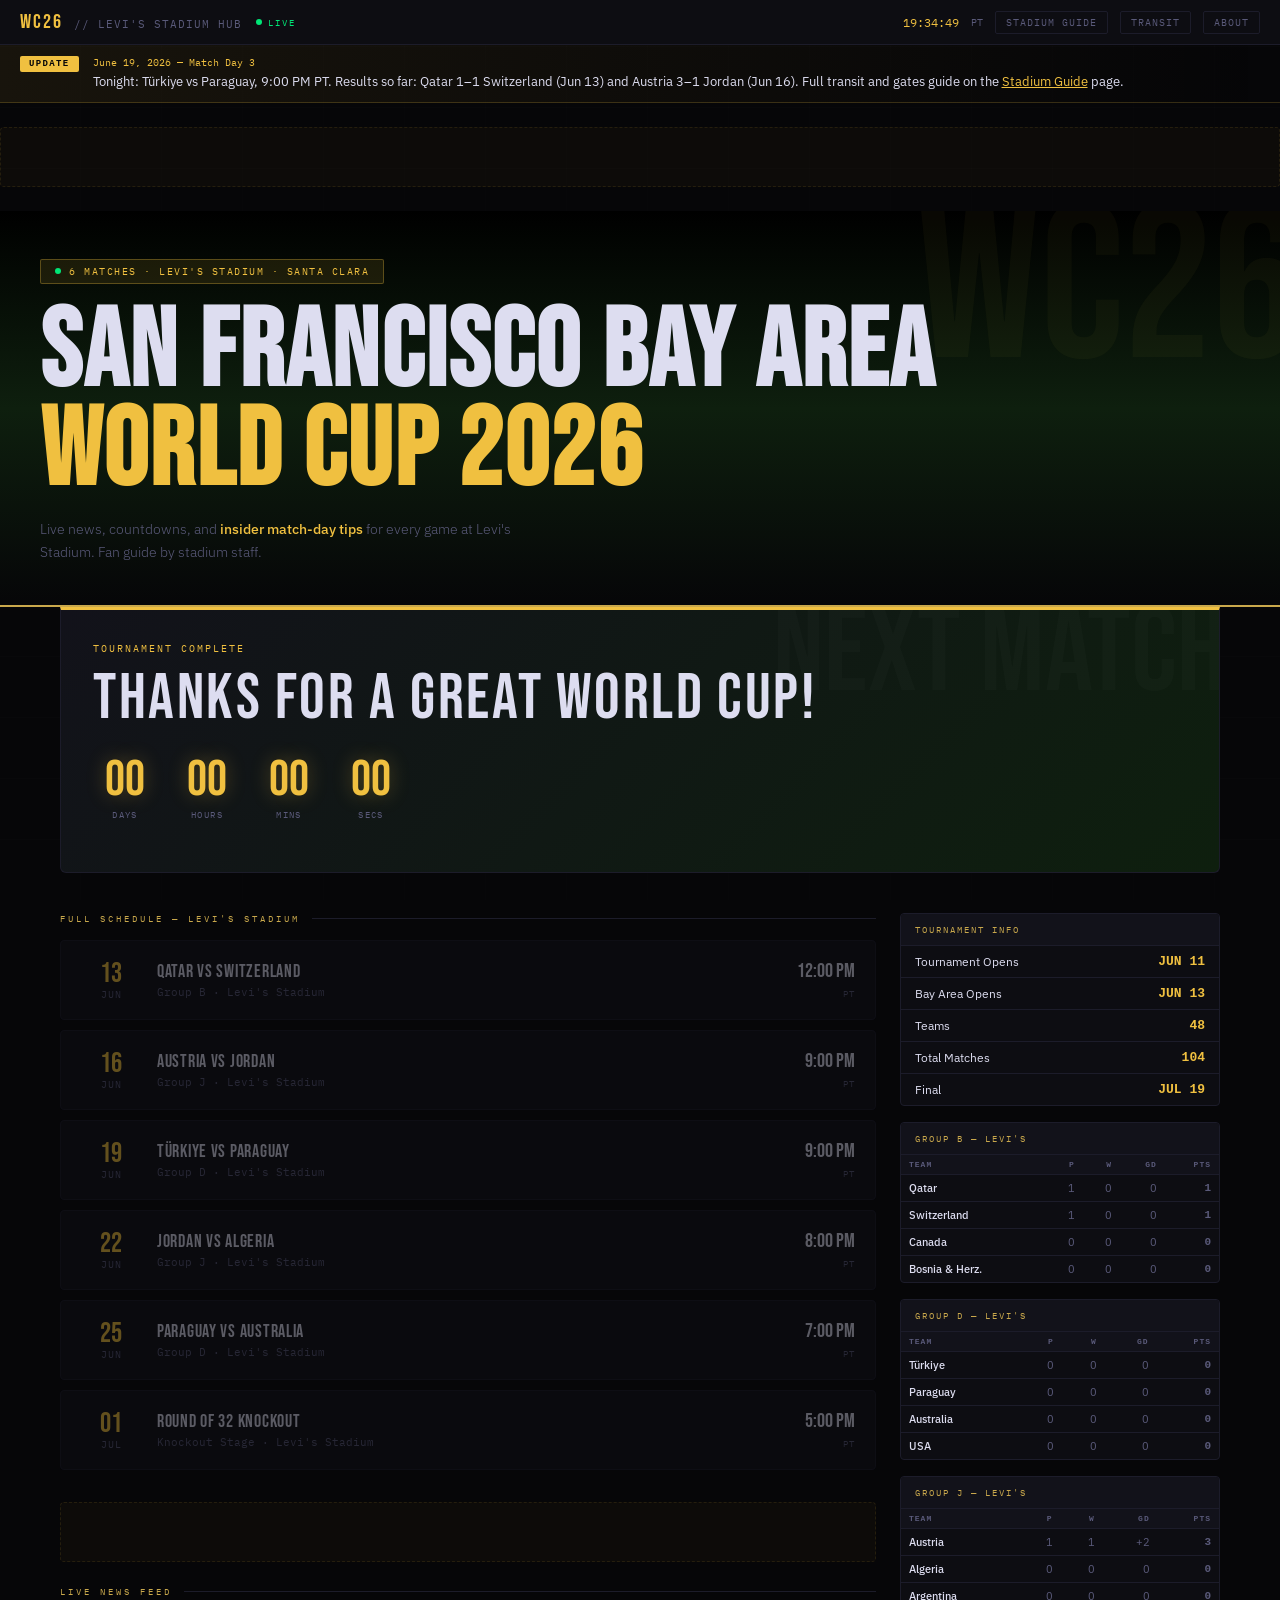
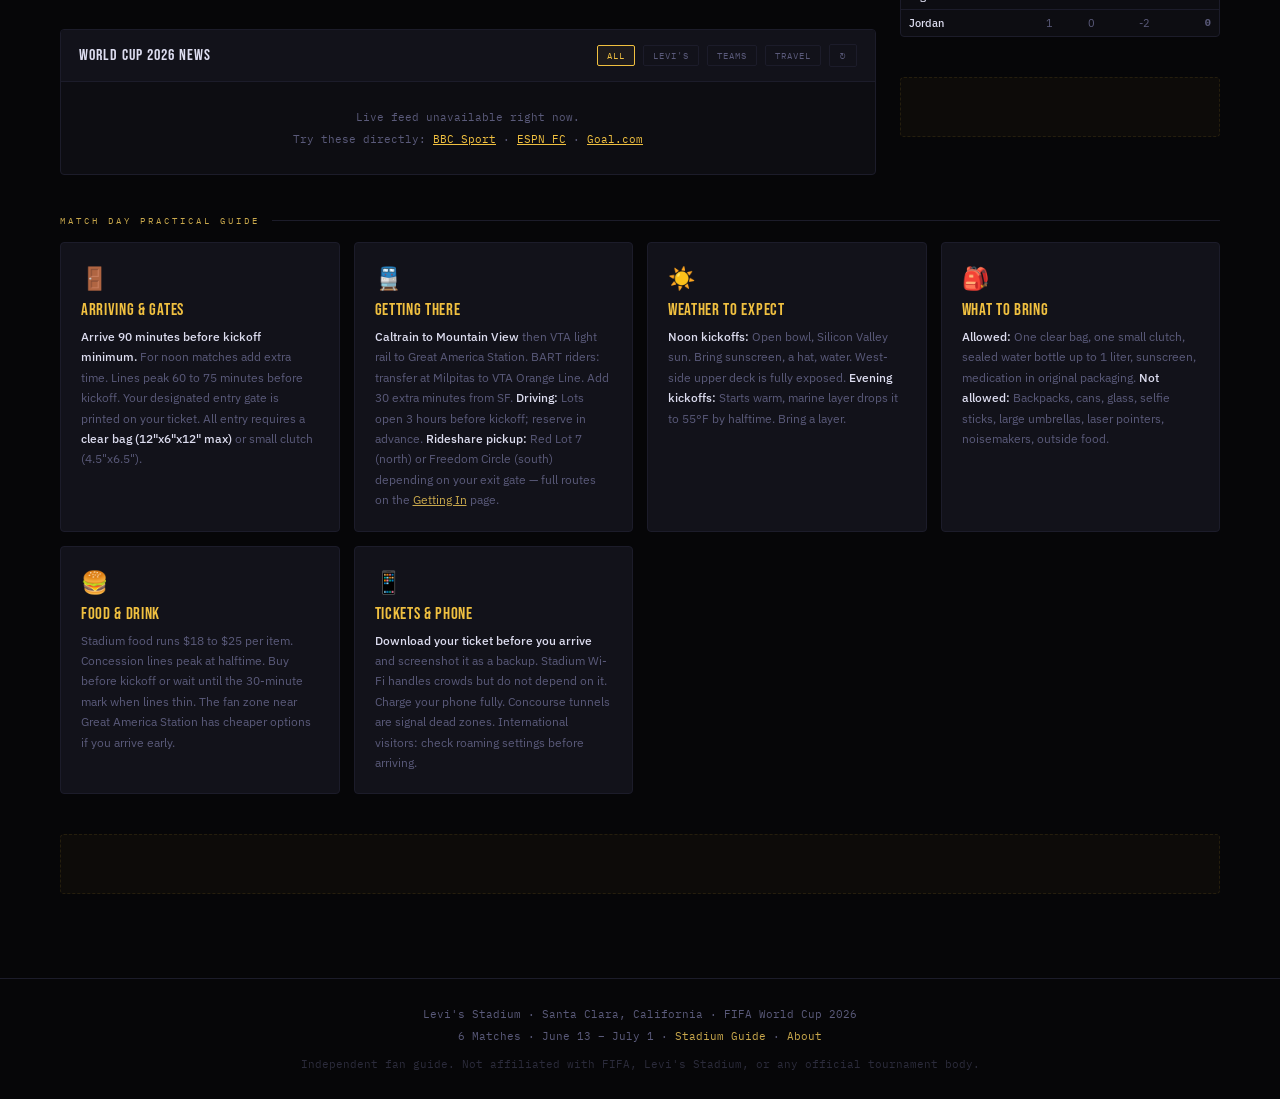
==== commit f99ca215: "Add files via upload" ====
--- a/index.html
+++ b/index.html
@@ -335,7 +335,7 @@
     <span id="clock">--:--:--</span> PT
     <a href="levis-stadium-guide.html" class="nav-link">STADIUM GUIDE</a>
     <a href="levis-stadium-guide.html" class="nav-link">TRANSIT</a>
-    <a href="levis-stadium-guide.html" class="nav-link">PARKING</a>
+    <a href="about.html" class="nav-link">ABOUT</a>
   </div>
 </div>
 
@@ -484,7 +484,7 @@
 
 <footer>
   <div>Levi's Stadium · Santa Clara, California · FIFA World Cup 2026</div>
-  <div>6 Matches · June 13 – July 1 · <a href="levis-stadium-guide.html">Stadium Guide</a> · <a href="levis-stadium-guide.html">Transit &amp; Parking</a></div>
+  <div>6 Matches · June 13 – July 1 · <a href="levis-stadium-guide.html">Stadium Guide</a> · <a href="about.html">About</a></div>
   <div style="margin-top:6px; opacity:0.45;">Independent fan guide. Not affiliated with FIFA, Levi's Stadium, or any official tournament body.</div>
 </footer>
 
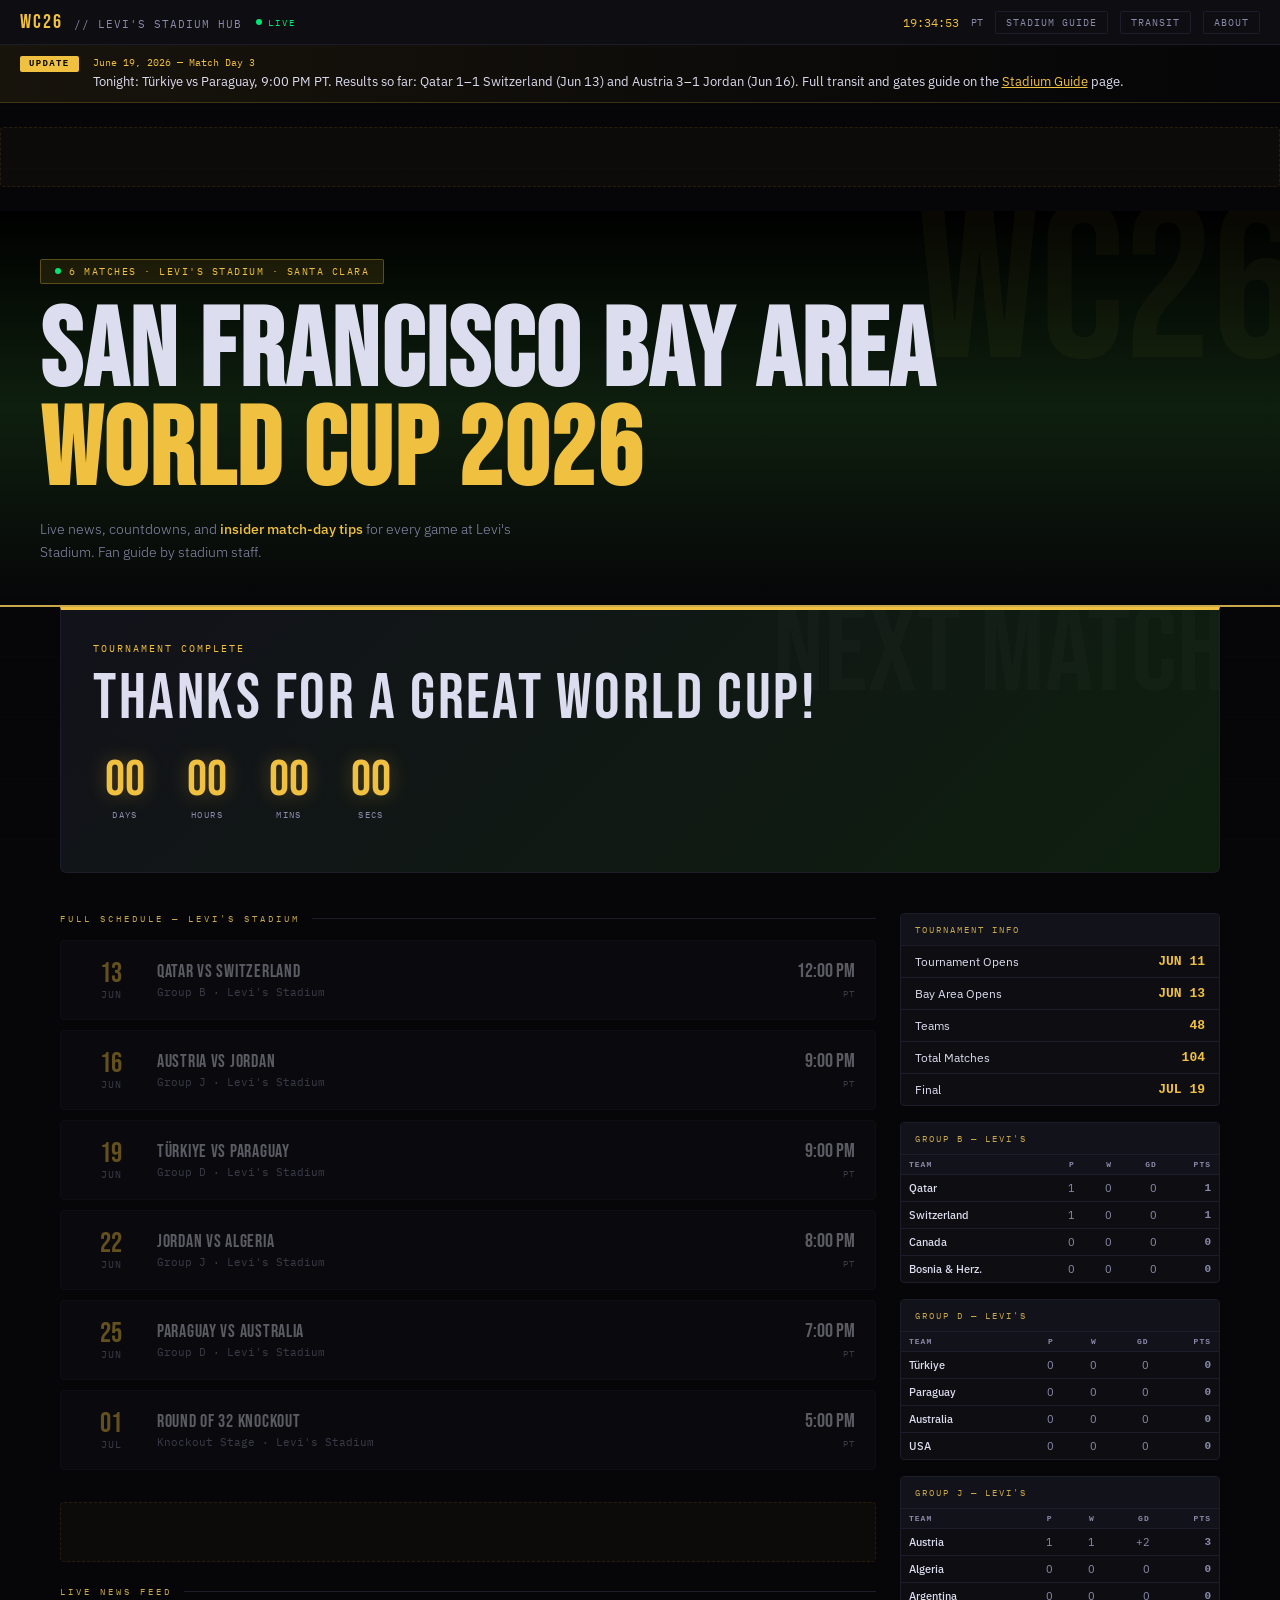
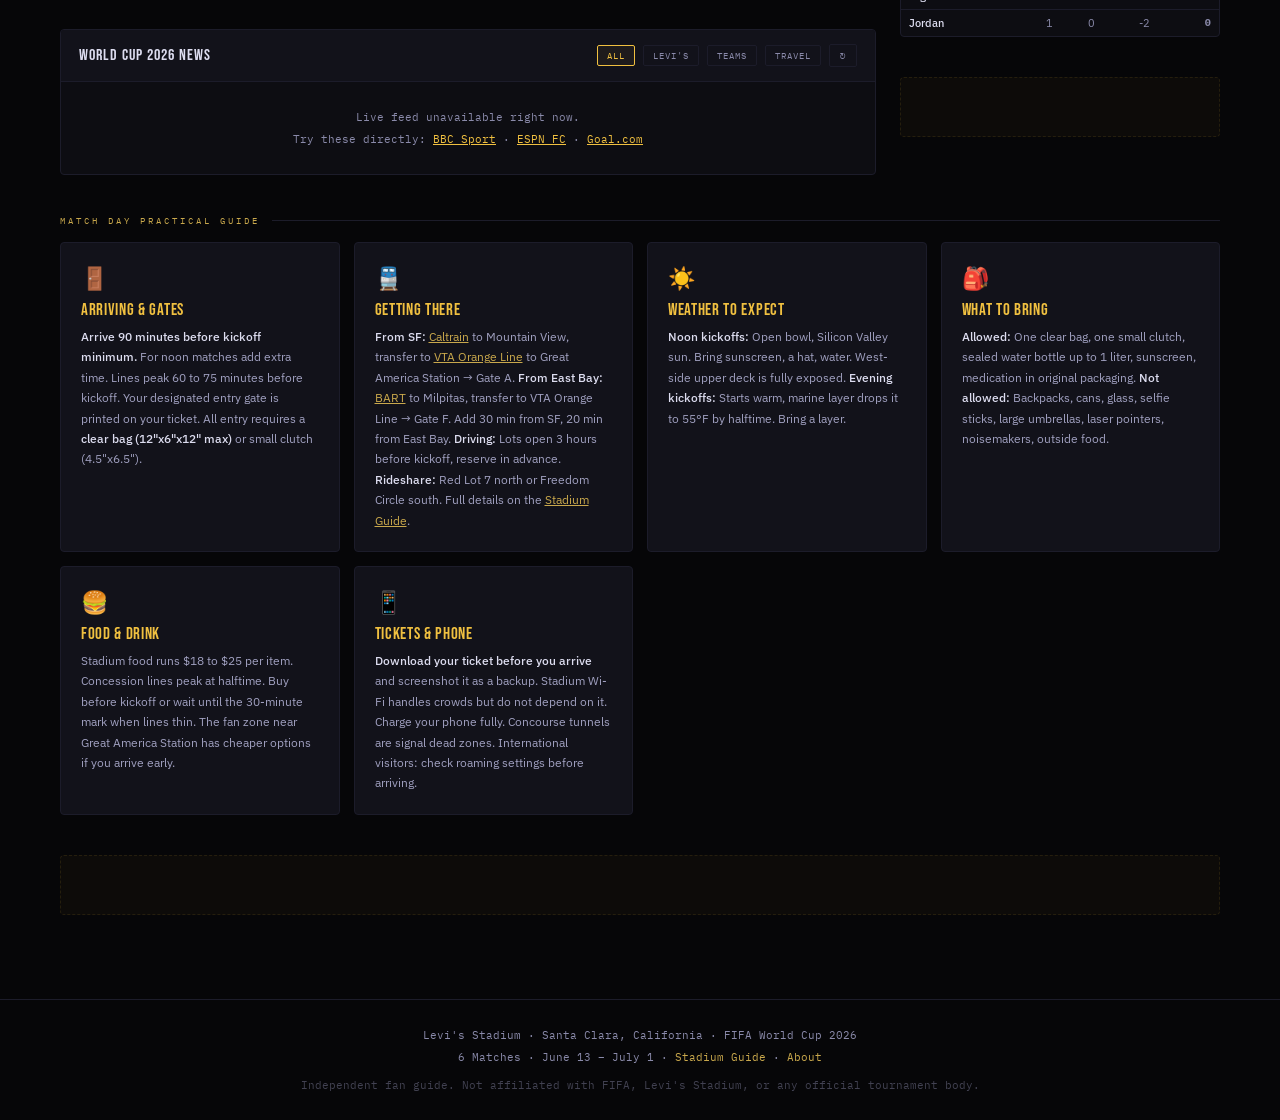
==== commit 34c4bf44: "Add files via upload" ====
--- a/index.html
+++ b/index.html
@@ -31,7 +31,7 @@
     --red: #ff3d57;
     --blue: #4fc3f7;
     --text: #ddddf0;
-    --muted: #5a5a7a;
+    --muted: #8a8aaa;
     --pitch: #0e1f0e;
     --mono: 'IBM Plex Mono', monospace;
     --sans: 'IBM Plex Sans', sans-serif;
@@ -289,7 +289,7 @@
   .tip-card:hover { border-color: var(--gold-dim); }
   .tip-icon { font-size: 22px; margin-bottom: 8px; }
   .tip-title { font-family: var(--display); font-size: 17px; letter-spacing: 0.04em; color: var(--gold); margin-bottom: 7px; }
-  .tip-body { font-size: 12px; color: var(--muted); line-height: 1.7; }
+  .tip-body { font-size: 12px; color: #a0a0c0; line-height: 1.7; }
   .tip-body strong { color: var(--text); font-weight: 500; }
   .tip-body a { color: var(--gold-dim); }
 
@@ -468,7 +468,7 @@
   <div class="section-label">Match Day Practical Guide</div>
   <div class="tips-grid">
     <div class="tip-card"><div class="tip-icon">🚪</div><div class="tip-title">Arriving & Gates</div><div class="tip-body"><strong>Arrive 90 minutes before kickoff minimum.</strong> For noon matches add extra time. Lines peak 60 to 75 minutes before kickoff. Your designated entry gate is printed on your ticket. All entry requires a <strong>clear bag (12"x6"x12" max)</strong> or small clutch (4.5"x6.5").</div></div>
-    <div class="tip-card"><div class="tip-icon">🚆</div><div class="tip-title">Getting There</div><div class="tip-body"><strong>Caltrain to Mountain View</strong> then VTA light rail to Great America Station. BART riders: transfer at Milpitas to VTA Orange Line. Add 30 extra minutes from SF. <strong>Driving:</strong> Lots open 3 hours before kickoff; reserve in advance. <strong>Rideshare pickup:</strong> Red Lot 7 (north) or Freedom Circle (south) depending on your exit gate — full routes on the <a href="getting-in.html">Getting In</a> page.</div></div>
+    <div class="tip-card"><div class="tip-icon">🚆</div><div class="tip-title">Getting There</div><div class="tip-body"><strong>From SF:</strong> <a href="https://www.caltrain.com" target="_blank" rel="noopener" style="color:var(--gold-dim);">Caltrain</a> to Mountain View, transfer to <a href="https://www.vta.org" target="_blank" rel="noopener" style="color:var(--gold-dim);">VTA Orange Line</a> to Great America Station → Gate A. <strong>From East Bay:</strong> <a href="https://www.bart.gov" target="_blank" rel="noopener" style="color:var(--gold-dim);">BART</a> to Milpitas, transfer to VTA Orange Line → Gate F. Add 30 min from SF, 20 min from East Bay. <strong>Driving:</strong> Lots open 3 hours before kickoff, reserve in advance. <strong>Rideshare:</strong> Red Lot 7 north or Freedom Circle south. Full details on the <a href="levis-stadium-guide.html" style="color:var(--gold-dim);">Stadium Guide</a>.</div></div>
     <div class="tip-card"><div class="tip-icon">☀️</div><div class="tip-title">Weather to Expect</div><div class="tip-body"><strong>Noon kickoffs:</strong> Open bowl, Silicon Valley sun. Bring sunscreen, a hat, water. West-side upper deck is fully exposed. <strong>Evening kickoffs:</strong> Starts warm, marine layer drops it to 55°F by halftime. Bring a layer.</div></div>
     <div class="tip-card"><div class="tip-icon">🎒</div><div class="tip-title">What to Bring</div><div class="tip-body"><strong>Allowed:</strong> One clear bag, one small clutch, sealed water bottle up to 1 liter, sunscreen, medication in original packaging. <strong>Not allowed:</strong> Backpacks, cans, glass, selfie sticks, large umbrellas, laser pointers, noisemakers, outside food.</div></div>
     <div class="tip-card"><div class="tip-icon">🍔</div><div class="tip-title">Food & Drink</div><div class="tip-body">Stadium food runs $18 to $25 per item. Concession lines peak at halftime. Buy before kickoff or wait until the 30-minute mark when lines thin. The fan zone near Great America Station has cheaper options if you arrive early.</div></div>
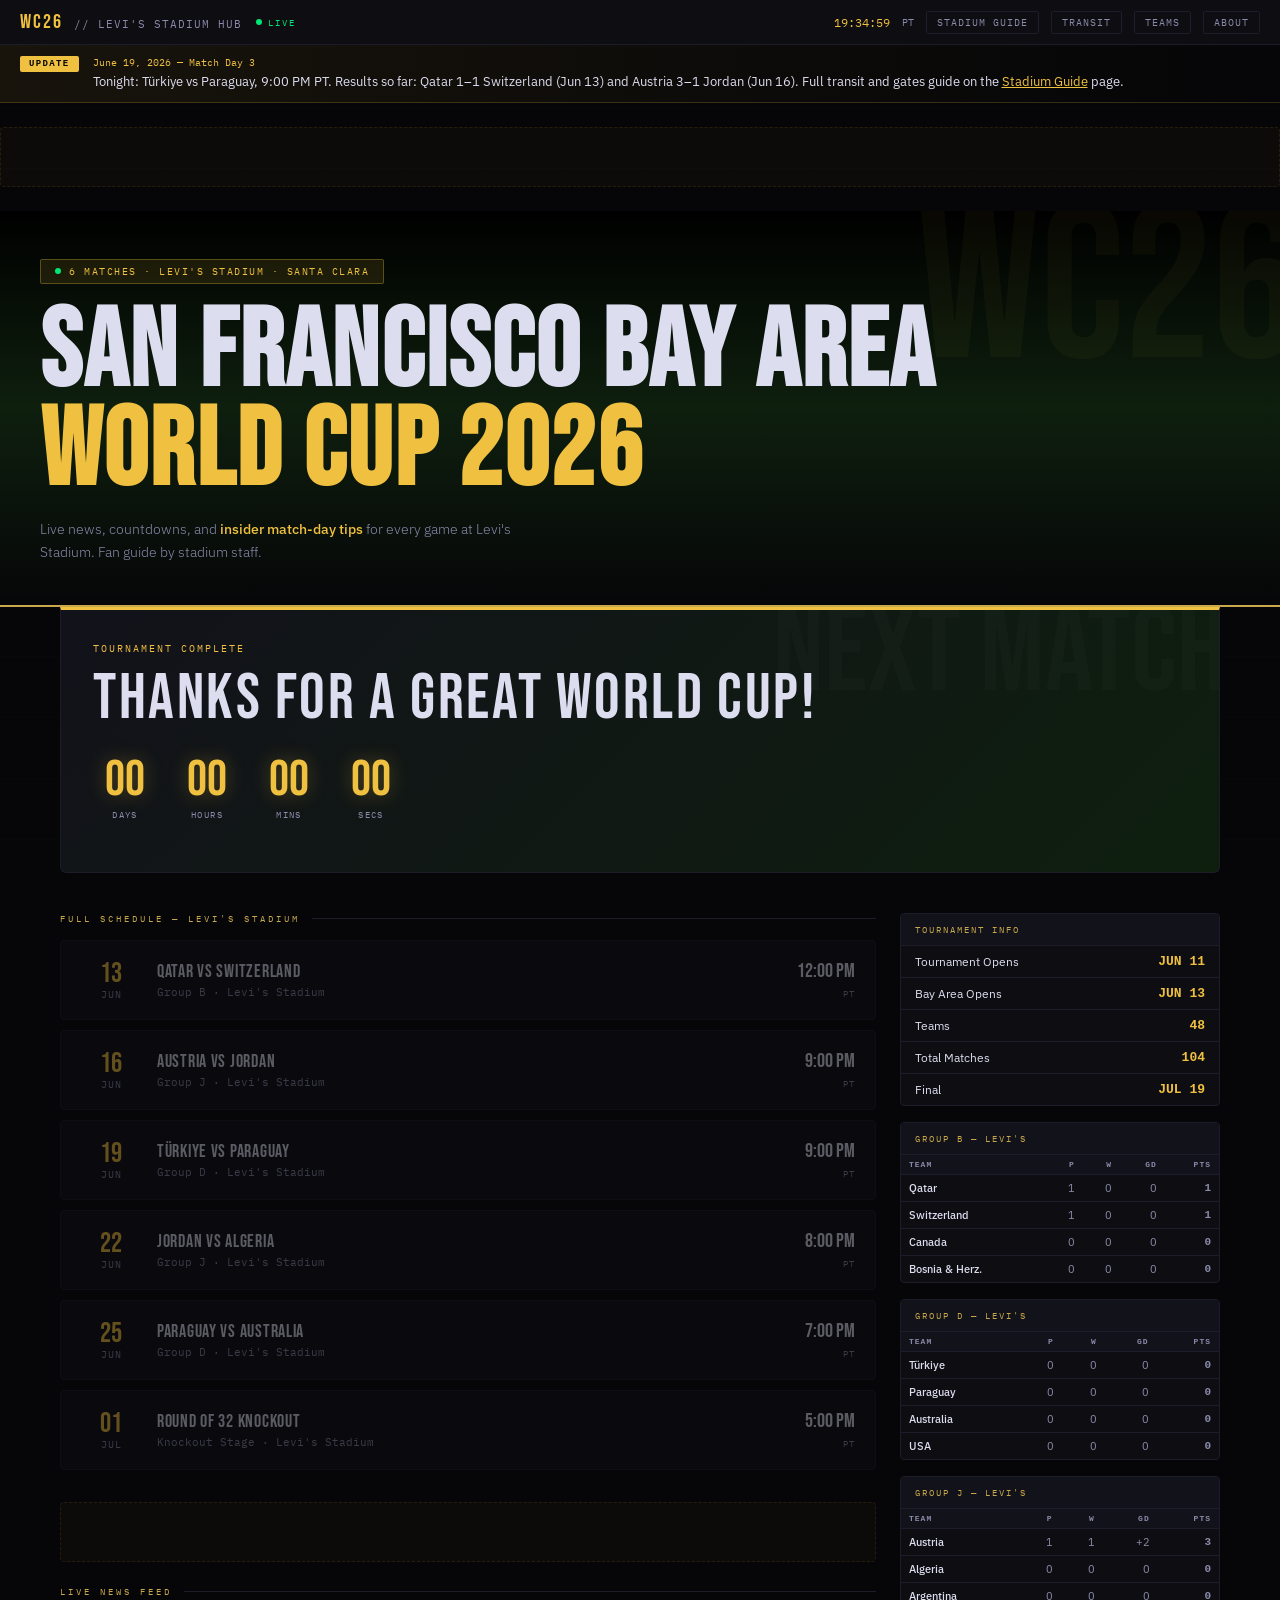
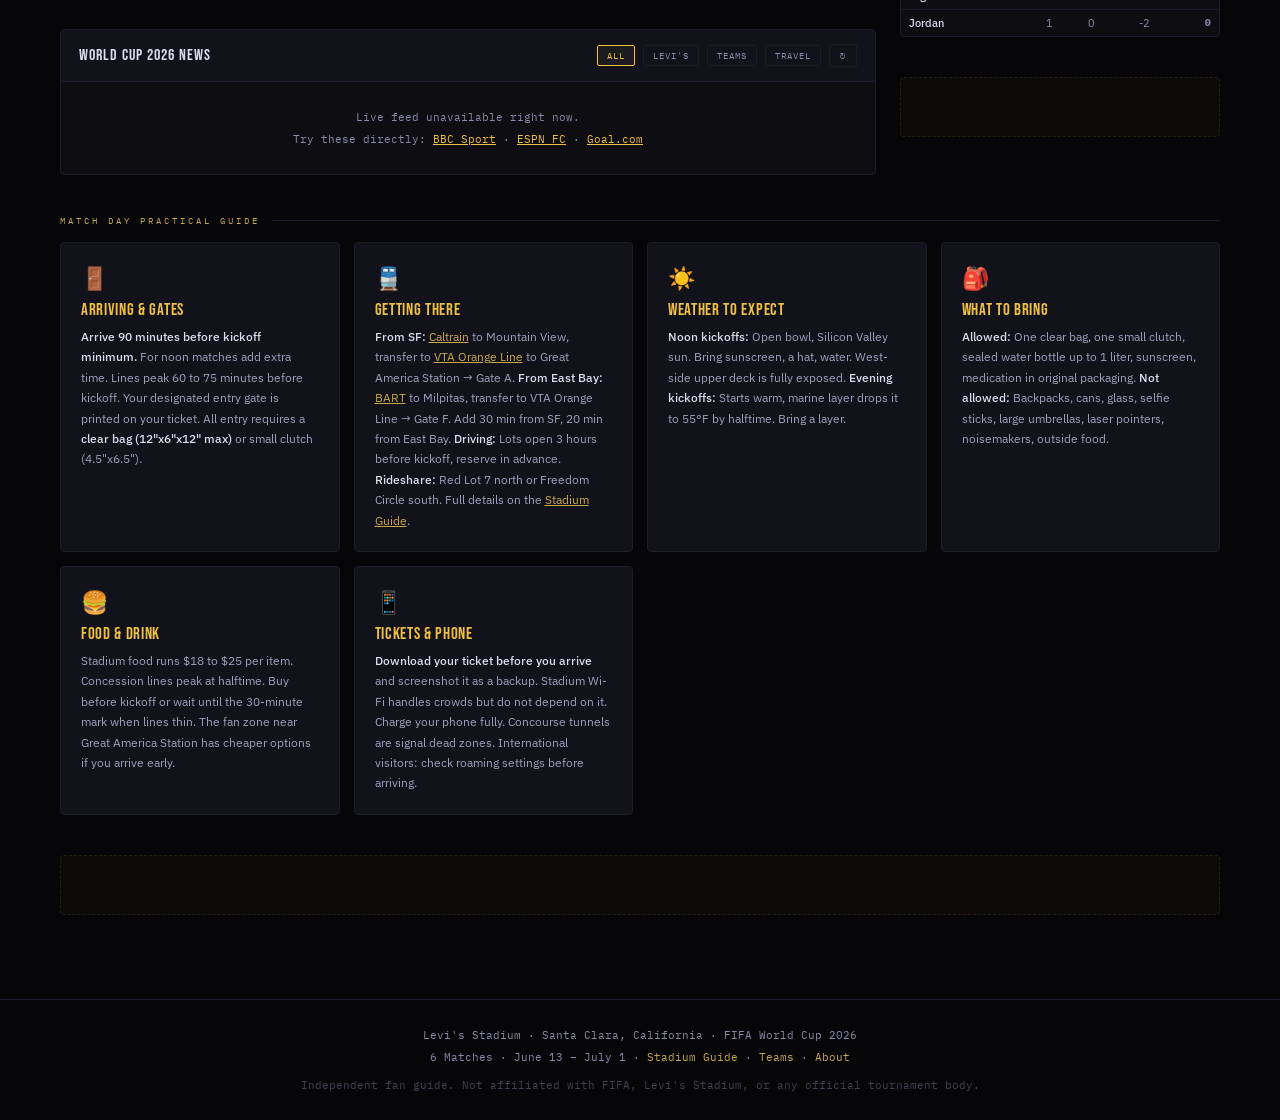
==== commit f775920e: "Update index.html" ====
--- a/index.html
+++ b/index.html
@@ -335,7 +335,8 @@
     <span id="clock">--:--:--</span> PT
     <a href="levis-stadium-guide.html" class="nav-link">STADIUM GUIDE</a>
     <a href="levis-stadium-guide.html" class="nav-link">TRANSIT</a>
-    <a href="about.html" class="nav-link">ABOUT</a>
+    <a href="teamguide.html" class="nav-link">TEAMS</a>
+<a href="about.html" class="nav-link">ABOUT</a>
   </div>
 </div>
 
@@ -484,7 +485,7 @@
 
 <footer>
   <div>Levi's Stadium · Santa Clara, California · FIFA World Cup 2026</div>
-  <div>6 Matches · June 13 – July 1 · <a href="levis-stadium-guide.html">Stadium Guide</a> · <a href="about.html">About</a></div>
+ <div>6 Matches · June 13 – July 1 · <a href="levis-stadium-guide.html">Stadium Guide</a> · <a href="teamguide.html">Teams</a> · <a href="about.html">About</a></div>
   <div style="margin-top:6px; opacity:0.45;">Independent fan guide. Not affiliated with FIFA, Levi's Stadium, or any official tournament body.</div>
 </footer>
 
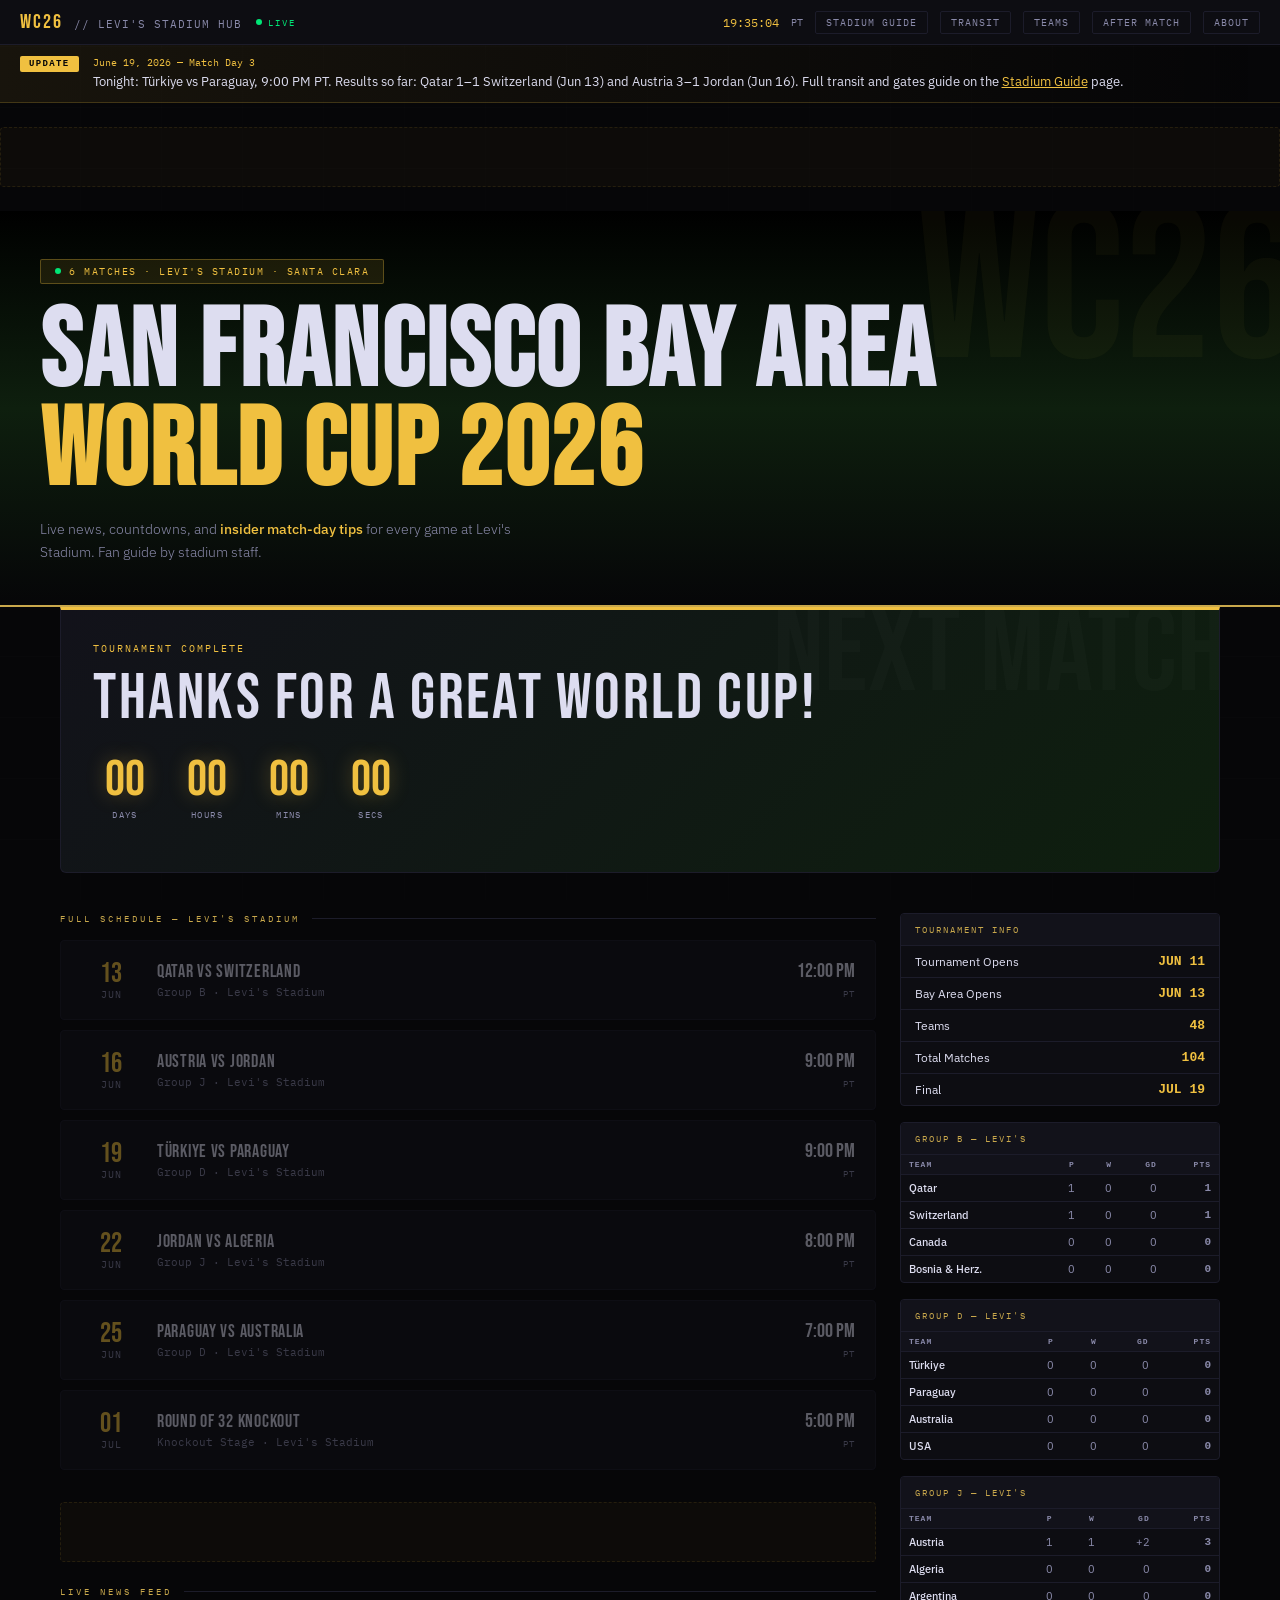
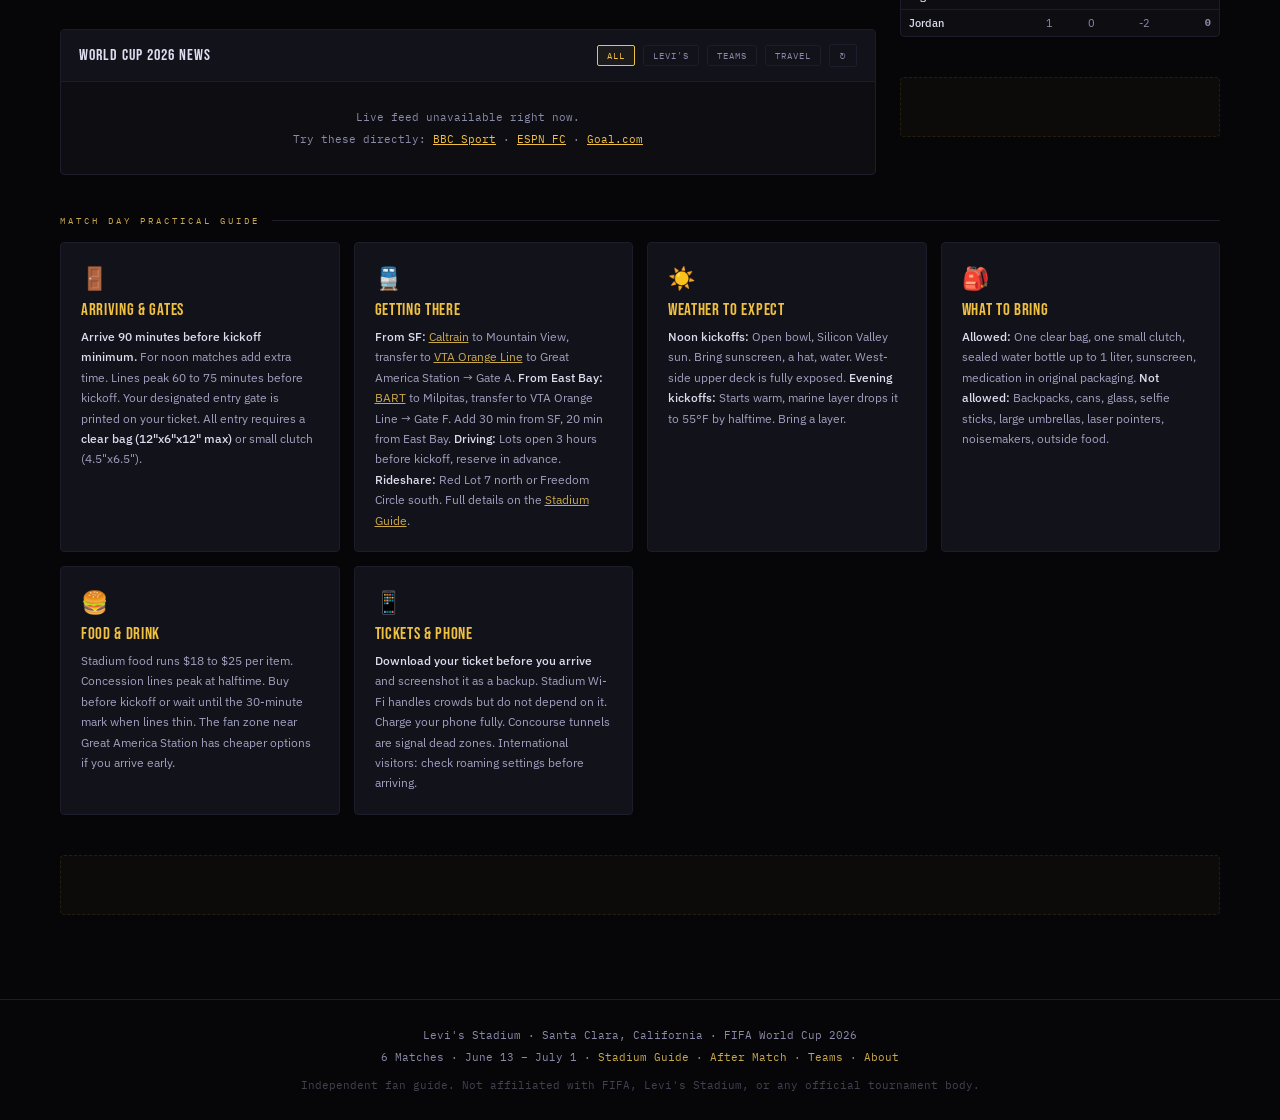
==== commit aef5ff32: "Add files via upload" ====
--- a/index.html
+++ b/index.html
@@ -336,7 +336,8 @@
     <a href="levis-stadium-guide.html" class="nav-link">STADIUM GUIDE</a>
     <a href="levis-stadium-guide.html" class="nav-link">TRANSIT</a>
     <a href="teamguide.html" class="nav-link">TEAMS</a>
-<a href="about.html" class="nav-link">ABOUT</a>
+    <a href="aftermatch.html" class="nav-link">AFTER MATCH</a>
+    <a href="about.html" class="nav-link">ABOUT</a>
   </div>
 </div>
 
@@ -485,7 +486,7 @@
 
 <footer>
   <div>Levi's Stadium · Santa Clara, California · FIFA World Cup 2026</div>
- <div>6 Matches · June 13 – July 1 · <a href="levis-stadium-guide.html">Stadium Guide</a> · <a href="teamguide.html">Teams</a> · <a href="about.html">About</a></div>
+ <div>6 Matches · June 13 – July 1 · <a href="levis-stadium-guide.html">Stadium Guide</a> · <a href="aftermatch.html">After Match</a> · <a href="teamguide.html">Teams</a> · <a href="about.html">About</a></div>
   <div style="margin-top:6px; opacity:0.45;">Independent fan guide. Not affiliated with FIFA, Levi's Stadium, or any official tournament body.</div>
 </footer>
 
